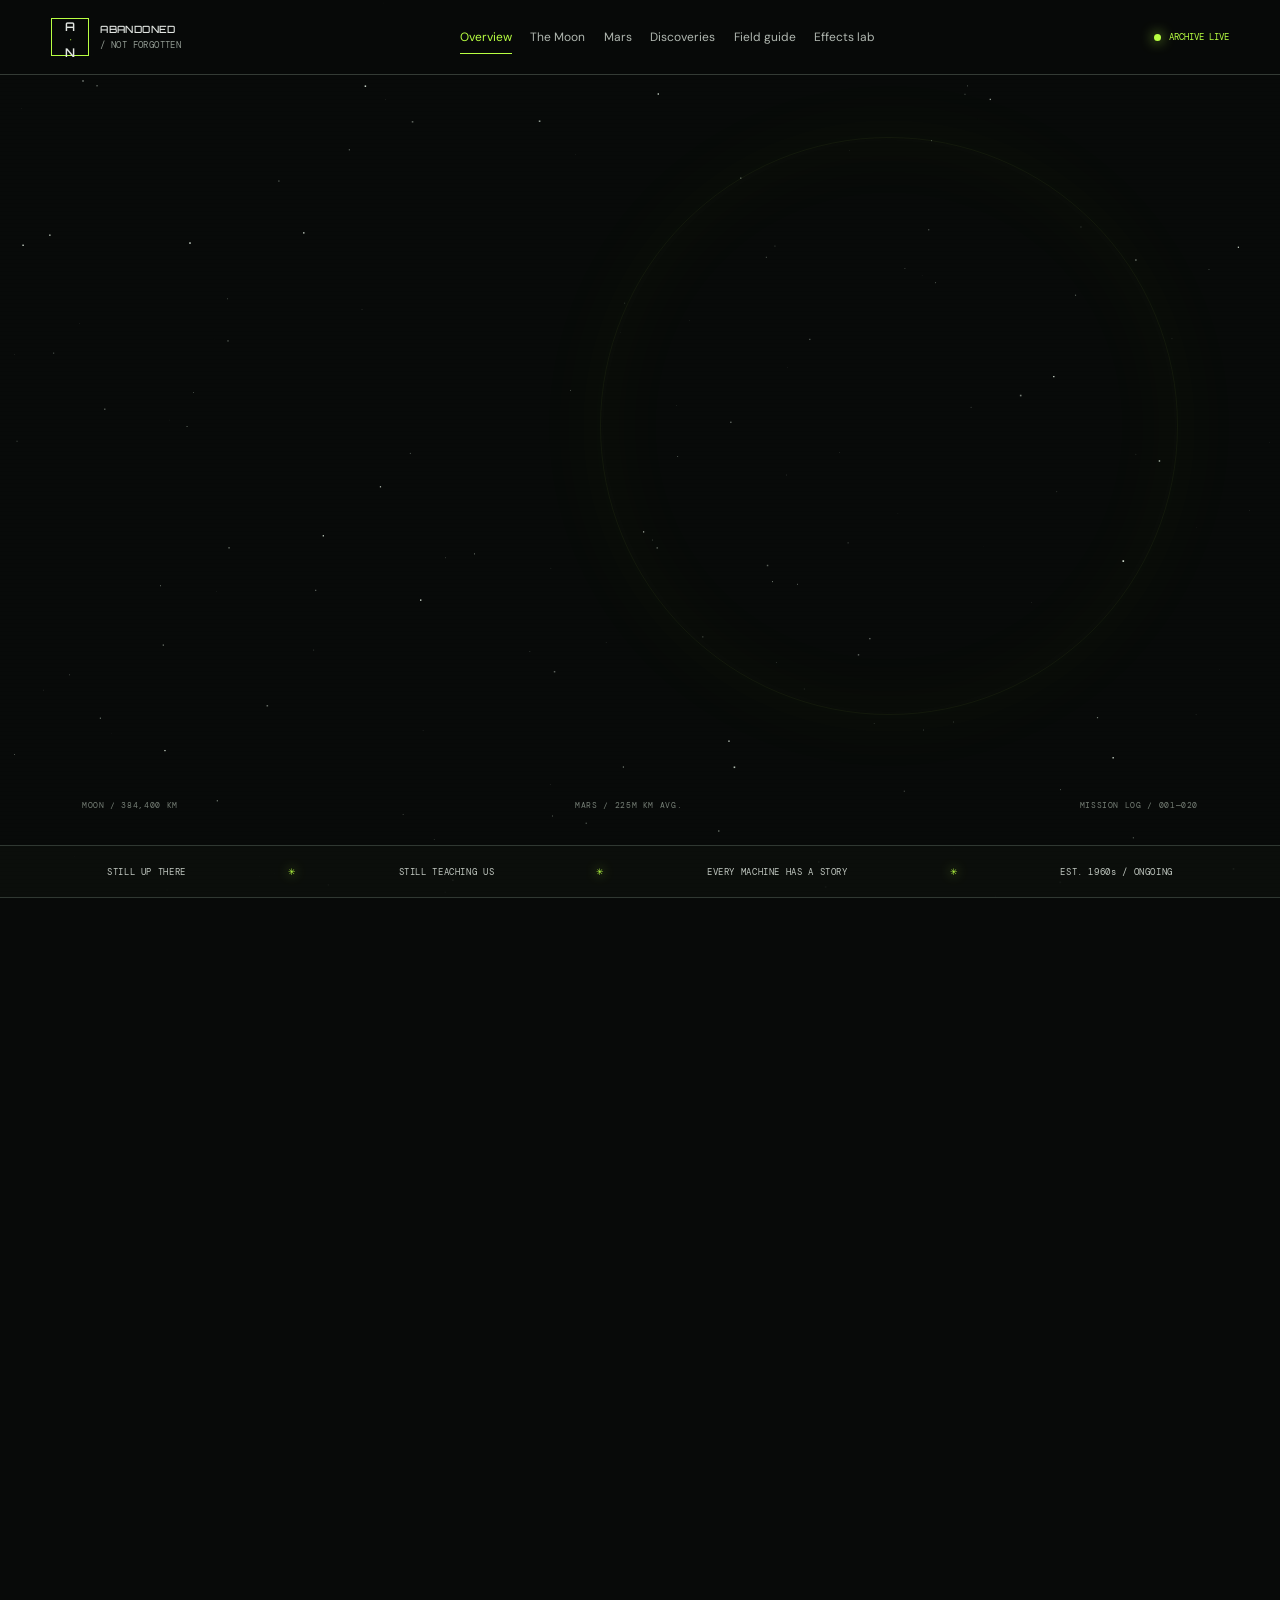
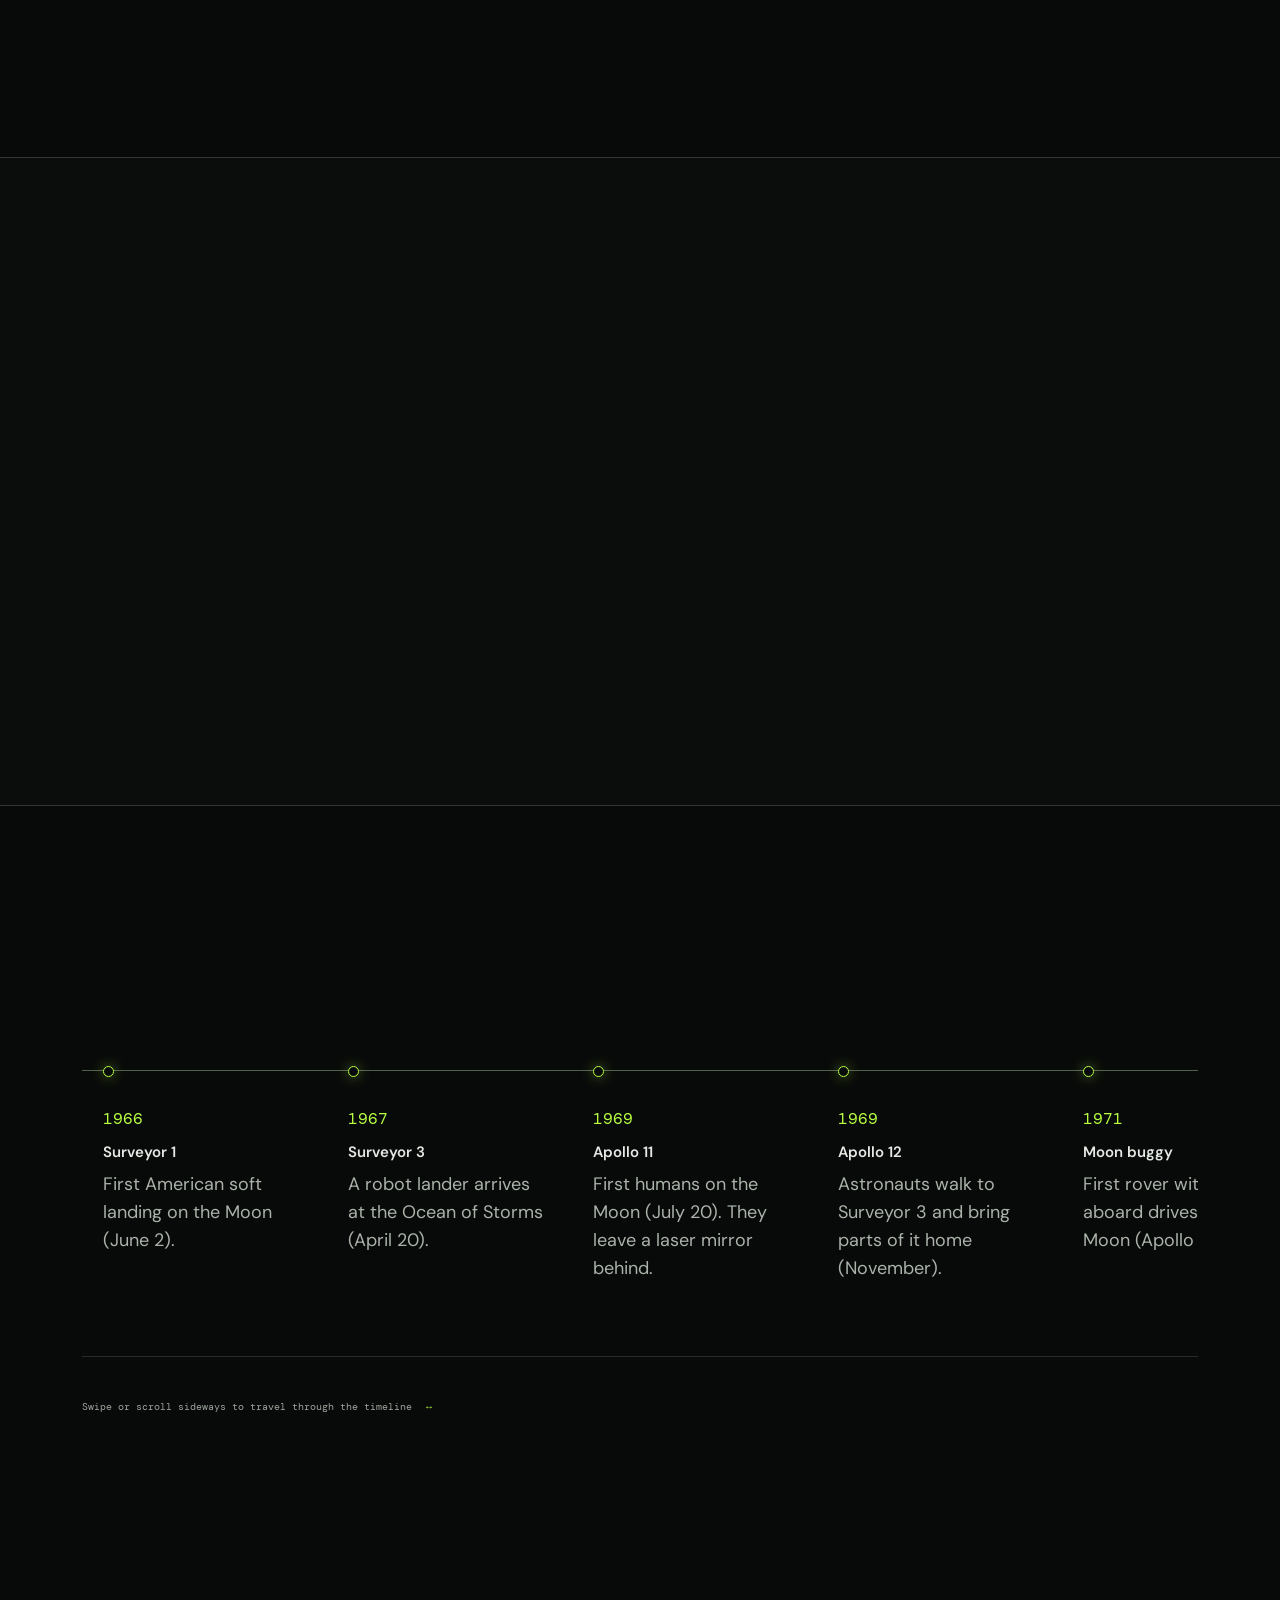
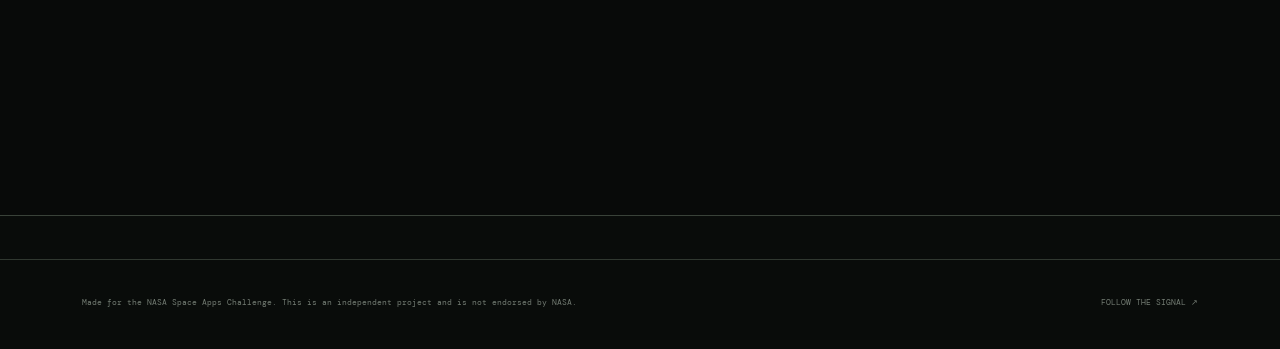
==== index.html @ f4e54822 "todo" ====
<!DOCTYPE html>
<html lang="en">
<head>
  <meta charset="UTF-8">
  <meta name="viewport" content="width=device-width, initial-scale=1.0">
  <meta name="theme-color" content="#080a09">
  <meta http-equiv="refresh" content="0; url=home.html">
  <meta name="description" content="Meet the rovers, landers and machines NASA left on the Moon and Mars, what they discovered, and which ones are still working today.">
  <meta property="og:title" content="Abandoned. Not Forgotten.">
  <meta property="og:description" content="The true stories of NASA hardware left on the Moon and Mars, and the science it made possible.">
  <title>Abandoned. Not Forgotten. | NASA's Robots and Relics on the Moon and Mars</title>
  <link rel="preconnect" href="https://fonts.googleapis.com">
  <link rel="preconnect" href="https://fonts.gstatic.com" crossorigin>
  <link href="https://fonts.googleapis.com/css2?family=DM+Mono:wght@400;500&family=DM+Sans:wght@400;500;600;700&family=Orbitron:wght@400;500;600;700&display=swap" rel="stylesheet">
  <link rel="stylesheet" href="portfolio.css">
  <script src="portfolio.js" defer></script>
</head>
<body>
  <div class="scanlines" aria-hidden="true"></div>
  <aside class="sidebar" id="sidebar">
    <a class="brand" href="#top" aria-label="Personal archive home">
      <span class="brand-mark">L<span>•</span></span>
      <span class="brand-name">LIFE<span> / ARCHIVE</span></span>
    </a>
    <div class="side-label">INDEX <span>00—08</span></div>
    <nav class="side-nav" aria-label="Portfolio sections">
      <a class="nav-link active" href="#top"><span class="nav-index">00</span> Overview</a>
      <a class="nav-link" href="#timeline"><span class="nav-index">01</span> The timeline</a>
      <a class="nav-link" href="#work"><span class="nav-index">02</span> Selected work</a>
      <a class="nav-link" href="#studies"><span class="nav-index">03</span> Studies + courses</a>
      <a class="nav-link" href="#field-notes"><span class="nav-index">04</span> Activities</a>
      <a class="nav-link" href="#recognition"><span class="nav-index">05</span> Recognition</a>
      <a class="nav-link" href="#contact"><span class="nav-index">06</span> Say hello</a>
    </nav>
    <div class="sidebar-bottom">
      <div class="signal"><span class="signal-dot"></span><span>OPEN TO WHAT'S NEXT</span></div>
      <span class="side-coordinate">40° 42' 46.0" N<br>PERSONAL FREQUENCY / 01</span>
      <a class="side-mail" href="mailto:hello@example.com">HELLO@EXAMPLE.COM <span>↗</span></a>
    </div>
  </aside>

  <main id="top" class="page-shell">
    <header class="mobile-bar">
      <a class="brand" href="#top"><span class="brand-mark">L<span>•</span></span><span class="brand-name">LIFE<span> / ARCHIVE</span></span></a>
      <button class="menu-toggle" type="button" aria-expanded="false" aria-controls="sidebar" aria-label="Open navigation"><span></span><span></span></button>
    </header>

    <div class="topline">
      <span>PERSONAL ARCHIVE <i>///</i> ENGINEERING & EVERYTHING ELSE</span>
      <span class="topline-date"><span class="signal-dot"></span> CURRENTLY WRITING MY NEXT CHAPTER</span>
    </div>

    <section class="hero section-pad" aria-labelledby="hero-title">
      <div class="hero-copy">
        <p class="eyebrow"><span class="spark">✳</span> A LIVING DOCUMENT / EST. 20XX</p>
        <h1 id="hero-title">A life in<br><em>constant</em> <span class="title-build">build<span class="title-period">.</span></span></h1>
        <p class="hero-intro">Curious by design. Engineer by practice. This is the running record of what I learn, make, enter, win, and carry with me.</p>
        <div class="hero-actions">
          <a class="button button-primary" href="#timeline">EXPLORE THE ARCHIVE <span>↓</span></a>
          <a class="text-link" href="#contact">GET IN TOUCH <span>↗</span></a>
        </div>
        <div class="hero-index"><span>SCROLL TO TRACE THE SIGNAL</span><span class="scroll-line"></span><span>01 / 07</span></div>
      </div>
      <div class="hero-visual" role="img" aria-label="Abstract icy, silver-toned texture">
        <div class="hero-image"></div>
        <div class="hero-visual-grid"></div>
        <div class="frame-corner corner-tl"></div><div class="frame-corner corner-br"></div>
        <div class="visual-label"><span>FIG. 001</span><span>IN PROGRESS, ALWAYS</span></div>
        <div class="visual-crosshair" aria-hidden="true">✳</div>
        <div class="visual-stamp">CURIOUS<br>BY NATURE</div>
      </div>
      <div class="hero-footnote"><span>SCROLL TO EXPLORE</span><span>BUILT FROM QUESTIONS, SMALL WINS & VERY LATE NIGHTS</span><span>⌄</span></div>
    </section>

    <section class="signal-strip" aria-label="Archive categories">
      <span>THE WORK</span><span class="strip-star">✳</span><span>THE LEARNING</span><span class="strip-star">✳</span><span>THE PEOPLE</span><span class="strip-star">✳</span><span>THE IN-BETWEEN</span><span class="strip-star">✳</span><span>ALL OF IT, CONNECTED</span>
    </section>

    <section class="section section-pad" id="timeline">
      <div class="section-heading">
        <div><p class="eyebrow">01 / THE LONG VIEW</p><h2>A timeline of <em>becoming.</em></h2></div>
        <p class="section-aside">No straight lines here.<br>Just the moments that moved me.</p>
      </div>
      <div class="filter-row" role="group" aria-label="Filter timeline entries">
        <span class="filter-label">TRACE BY</span>
        <button class="filter-button active" type="button" data-filter="all" aria-pressed="true">ALL <span>06</span></button>
        <button class="filter-button" type="button" data-filter="study" aria-pressed="false">STUDY <span>02</span></button>
        <button class="filter-button" type="button" data-filter="build" aria-pressed="false">BUILDS <span>02</span></button>
        <button class="filter-button" type="button" data-filter="life" aria-pressed="false">LIFE <span>02</span></button>
      </div>
      <div class="timeline-list">
        <article class="timeline-entry" data-category="study"><span class="timeline-year">20XX <i>— 20XX</i></span><span class="timeline-node"></span><div class="timeline-content"><div class="entry-meta"><span>STUDY / CHAPTER 01</span><span>● FOUNDATIONS</span></div><h3>Where the questions began</h3><p>Add your degree, school, focus, and the question that first pulled you into engineering.</p><div class="tag-row"><span>YOUR FIELD</span><span>YOUR SCHOOL</span></div></div><span class="entry-mark">01</span></article>
        <article class="timeline-entry" data-category="build"><span class="timeline-year">20XX</span><span class="timeline-node"></span><div class="timeline-content"><div class="entry-meta"><span>BUILD / FIRST PROTOTYPE</span><span>↗ A NEW SKILL</span></div><h3>An idea became a thing</h3><p>Tell the story of a project, a first attempt, or a moment you figured it out by making it.</p><div class="tag-row"><span>PROJECT NAME</span><span>WHAT I LEARNED</span></div></div><span class="entry-mark">02</span></article>
        <article class="timeline-entry" data-category="life"><span class="timeline-year">20XX</span><span class="timeline-node"></span><div class="timeline-content"><div class="entry-meta"><span>LIFE / OUTSIDE THE LAB</span><span>✳ PEOPLE & PLACES</span></div><h3>The part that changed my perspective</h3><p>A trip, team, volunteer moment, or unexpected detour that belongs in the story.</p><div class="tag-row"><span>PLACE / PEOPLE</span><span>WHY IT STAYED</span></div></div><span class="entry-mark">03</span></article>
        <article class="timeline-entry" data-category="study"><span class="timeline-year">20XX</span><span class="timeline-node"></span><div class="timeline-content"><div class="entry-meta"><span>STUDY / DEEPER IN</span><span>◌ NEW TERRITORY</span></div><h3>Going further into the system</h3><p>Add a specialization, research focus, extra class, or skill you chose to pursue on your own.</p><div class="tag-row"><span>YOUR FOCUS</span><span>YOUR NEXT QUESTION</span></div></div><span class="entry-mark">04</span></article>
        <article class="timeline-entry" data-category="build"><span class="timeline-year">20XX</span><span class="timeline-node"></span><div class="timeline-content"><div class="entry-meta"><span>BUILD / BIGGER TABLE</span><span>↗ TEAM EFFORT</span></div><h3>Making something with other minds</h3><p>Showcase a contest build, team project, event proposal, or collaborative experiment.</p><div class="tag-row"><span>YOUR ROLE</span><span>THE RESULT</span></div></div><span class="entry-mark">05</span></article>
        <article class="timeline-entry" data-category="life"><span class="timeline-year">NOW</span><span class="timeline-node"></span><div class="timeline-content"><div class="entry-meta"><span>IN PROGRESS / OPEN CIRCUIT</span><span class="live-label"><i></i> CURRENT</span></div><h3>Still becoming</h3><p>What are you learning, planning, or hoping to build next? Start with that.</p><div class="tag-row"><span>IN MOTION</span><span>MORE TO COME</span></div></div><span class="entry-mark">06</span></article>
      </div>
      <p class="filter-empty" hidden>No moments in this signal yet.</p>
    </section>

    <section class="work-section section-pad" id="work">
      <div class="section-heading">
        <div><p class="eyebrow">02 / THE WORKBENCH</p><h2>Made with <em>intention.</em></h2></div>
        <a class="text-link" href="#contact">HAVE A PROJECT IN MIND? <span>↗</span></a>
      </div>
      <div class="project-grid">
        <article class="project-card project-featured"><div class="project-art art-circuit"><div class="circuit-label">SYSTEM / 001</div><div class="circuit-orbit orbit-one"></div><div class="circuit-orbit orbit-two"></div><span class="circuit-core">✳</span><span class="circuit-coordinate">X: 04.21 / Y: 08.16</span><span class="art-number">01</span></div><div class="project-info"><div class="project-meta"><span>ENGINEERING / PROJECT</span><span>20XX — PRESENT</span></div><h3>Your standout project</h3><p>Give the big idea its own space: the problem, your approach, and the part you are proudest of.</p><div class="project-footer"><span>YOUR ROLE / YOUR TOOLS</span><a href="#contact" aria-label="Ask about your standout project">↗</a></div></div></article>
        <article class="project-card"><div class="project-art art-grid"><div class="grid-figure"><span>+<br>+</span><i></i></div><span class="art-side-label">TEST / ITERATE / REPEAT</span><span class="art-number">02</span></div><div class="project-info"><div class="project-meta"><span>CONTEST / TEAM BUILD</span><span>20XX</span></div><h3>Competition or challenge</h3><p>Show the constraints, the collaboration, and what happened when it was time to test.</p><div class="project-footer"><span>TEAM / OUTCOME</span><a href="#recognition" aria-label="See recognition">↗</a></div></div></article>
        <article class="project-card"><div class="project-art art-wave"><div class="wave-graphic"><span></span><span></span><span></span><span></span><span></span><span></span><span></span></div><span class="art-side-label">AN IDEA, IN MOTION</span><span class="art-number">03</span></div><div class="project-info"><div class="project-meta"><span>PROPOSAL / EXPERIMENT</span><span>20XX</span></div><h3>A proposal worth exploring</h3><p>Feature a research pitch, event concept, initiative, or the next thing you want to make real.</p><div class="project-footer"><span>THE QUESTION / NEXT STEP</span><a href="#contact" aria-label="Discuss a proposal">↗</a></div></div></article>
      </div>
    </section>

    <section class="learning-section section-pad" id="studies">
      <div class="section-heading">
        <div><p class="eyebrow">03 / THE LEARNING LOG</p><h2>Always in <em>session.</em></h2></div>
        <p class="section-aside">A degree is one path.<br>Curiosity takes the scenic route.</p>
      </div>
      <div class="learning-layout">
        <div class="learning-note"><span class="note-star">✳</span><p>“The most useful thing I know is how much there is left to learn.”</p><span class="note-caption">A WORKING PRINCIPLE / 001</span><div class="note-lines"></div></div>
        <div class="learning-ledger">
          <div class="ledger-head"><span>STUDY / COURSE / WORKSHOP</span><span>WHEN</span><span>STATUS</span></div>
          <div class="ledger-row"><span><i>01</i><b>Your degree or program</b><small>School · focus area</small></span><span>20XX — NOW</span><span class="status-current">IN PROGRESS</span></div>
          <div class="ledger-row"><span><i>02</i><b>A course that shifted your thinking</b><small>Instructor or platform · key takeaway</small></span><span>20XX</span><span>COMPLETED</span></div>
          <div class="ledger-row"><span><i>03</i><b>Extra class / certification</b><small>Technical or creative skill</small></span><span>20XX</span><span>COMPLETED</span></div>
          <div class="ledger-row"><span><i>04</i><b>Something you are learning now</b><small>Self-directed · currently curious about</small></span><span>NOW</span><span class="status-current">IN PROGRESS</span></div>
          <div class="ledger-foot"><span>FOUR LINES IN THE LEDGER</span><span>THE NEXT ONE IS YOURS <i>↘</i></span></div>
        </div>
      </div>
    </section>

    <section class="field-section section-pad" id="field-notes">
      <div class="section-heading">
        <div><p class="eyebrow">04 / FIELD NOTES</p><h2>More than the <em>machines.</em></h2></div>
        <p class="section-aside">The best work happens<br>with people, too.</p>
      </div>
      <div class="field-grid">
        <article class="field-item"><span class="field-icon">✳</span><div><span class="field-type">01 / COMMUNITY</span><h3>Show up for something</h3><p>Clubs, volunteering, student groups, mentoring, or a community you call yours.</p></div><span class="field-arrow">↗</span></article>
        <article class="field-item"><span class="field-icon">⌁</span><div><span class="field-type">02 / EXTRA CURIOSITIES</span><h3>The class after class</h3><p>Music, languages, art, sport, making things just because you wanted to.</p></div><span class="field-arrow">↗</span></article>
        <article class="field-item"><span class="field-icon">⟡</span><div><span class="field-type">03 / BIG DAYS</span><h3>Events that made a mark</h3><p>Talks, conferences, exhibitions, hackathons, ceremonies, and the people you met.</p></div><span class="field-arrow">↗</span></article>
        <article class="field-item"><span class="field-icon">↗</span><div><span class="field-type">04 / NEXT UP</span><h3>Ideas looking for a room</h3><p>Proposals, collaborations, or things you would love to put into motion.</p></div><span class="field-arrow">↗</span></article>
      </div>
    </section>

    <section class="recognition-section section-pad" id="recognition">
      <div class="section-heading">
        <div><p class="eyebrow">05 / SIGNAL RECEIVED</p><h2>Good work gets <em>noticed.</em></h2></div>
        <span class="award-count"><b>—</b> YOUR HONORS, AWARDS & MILESTONES</span>
      </div>
      <div class="recognition-list">
        <article><span class="award-year">20XX</span><span class="award-symbol">✳</span><div><h3>Your award or distinction</h3><p>Organization / what you were recognized for</p></div><span class="award-type">AWARD</span><span class="award-arrow">↗</span></article>
        <article><span class="award-year">20XX</span><span class="award-symbol">⟡</span><div><h3>Contest, placement, or finalist moment</h3><p>Competition / category / team</p></div><span class="award-type">CONTEST</span><span class="award-arrow">↗</span></article>
        <article><span class="award-year">20XX</span><span class="award-symbol">⌁</span><div><h3>A milestone you earned</h3><p>Scholarship / publication / certification / personal best</p></div><span class="award-type">MILESTONE</span><span class="award-arrow">↗</span></article>
      </div>
    </section>

    <footer class="contact-section section-pad" id="contact">
      <div class="contact-orbit" aria-hidden="true"><span>✳</span><i></i><b></b></div>
      <p class="eyebrow">06 / END OF THIS TRANSMISSION</p>
      <h2>Let's make<br>something <em>matter.</em></h2>
      <p class="contact-copy">Have a question, a project, or a good rabbit hole to recommend? My inbox is open.</p>
      <a class="button button-primary contact-button" href="mailto:hello@example.com">SAY HELLO <span>↗</span></a>
      <div class="footer-bottom"><a class="brand" href="#top"><span class="brand-mark">L<span>•</span></span><span class="brand-name">LIFE<span> / ARCHIVE</span></span></a><span>MADE OF MANY SMALL MOMENTS <i>✳</i></span><a href="#top">BACK TO THE TOP ↑</a></div>
    </footer>
  </main>
</body>
</html>
---- portfolio.css ----
:root {
  color-scheme: dark;
  --black: #080a09;
  --panel: #0d100e;
  --silver: #d8ddd8;
  --muted: #858c86;
  --line: #252b27;
  --green: #b4ff3b;
  --green-soft: #739b37;
  --mono: "DM Mono", monospace;
  --sans: "DM Sans", sans-serif;
  --display: "Orbitron", sans-serif;
}

* { box-sizing: border-box; }
html { scroll-behavior: smooth; scroll-padding-top: 24px; }
body { margin: 0; background: var(--black); color: var(--silver); font-family: var(--sans); font-size: 14px; -webkit-font-smoothing: antialiased; }
body::before { position: fixed; z-index: -1; inset: 0; content: ""; opacity: .16; background-image: radial-gradient(#6c7b6e 0.55px, transparent 0.55px); background-size: 5px 5px; pointer-events: none; }
a { color: inherit; text-decoration: none; }
button { color: inherit; font: inherit; }
.scanlines { position: fixed; z-index: 20; inset: 0; opacity: .12; pointer-events: none; background: repeating-linear-gradient(to bottom, transparent 0 3px, #000 4px); }
.sidebar { position: fixed; z-index: 30; top: 0; bottom: 0; left: 0; display: flex; width: 230px; flex-direction: column; padding: 31px 24px 25px; border-right: 1px solid var(--line); background: rgba(8, 10, 9, .96); }
.brand { display: inline-flex; align-items: center; gap: 10px; width: fit-content; }
.brand-mark { display: grid; width: 31px; height: 31px; place-items: center; border: 1px solid var(--green); color: var(--green); font: 600 13px var(--display); }
.brand-mark span { color: var(--silver); font-size: 9px; }
.brand-name { font: 500 10px var(--display); letter-spacing: .04em; }
.brand-name span { color: var(--muted); font-size: 8px; }
.side-label { display: flex; justify-content: space-between; margin: 69px 0 15px; color: var(--muted); font: 10px var(--mono); }
.side-label span { color: #59615a; }
.side-nav { display: grid; gap: 4px; }
.nav-link { display: flex; min-height: 39px; align-items: center; gap: 12px; padding: 0 8px; color: #969c97; font-size: 12px; transition: color .2s, background .2s; }
.nav-link:hover, .nav-link.active { color: var(--silver); background: #111612; }
.nav-link.active { box-shadow: inset 2px 0 var(--green); }
.nav-index { color: var(--green-soft); font: 10px var(--mono); }
.sidebar-bottom { display: grid; gap: 23px; margin-top: auto; }
.signal { display: flex; align-items: center; gap: 9px; color: var(--green); font: 9px var(--mono); }
.signal-dot { width: 6px; height: 6px; flex: 0 0 auto; border-radius: 50%; background: var(--green); box-shadow: 0 0 12px #b4ff3b; }
.side-coordinate { color: #606761; font: 9px/1.8 var(--mono); }
.side-mail { display: flex; justify-content: space-between; padding-top: 14px; border-top: 1px solid var(--line); color: #aeb5af; font: 9px var(--mono); }
.side-mail span, .text-link span { color: var(--green); }
.page-shell { max-width: 1600px; margin-left: 230px; }
.topline { position: relative; z-index: 1; display: flex; min-height: 57px; align-items: center; justify-content: space-between; padding: 0 6.4%; border-bottom: 1px solid var(--line); color: #828982; font: 9px var(--mono); letter-spacing: .06em; }
.topline i { padding: 0 7px; color: var(--green); font-style: normal; }
.topline-date { display: flex; align-items: center; gap: 9px; font-size: 8px; }
.topline-date .signal-dot { width: 5px; height: 5px; }
.section-pad { padding-right: 6.4%; padding-left: 6.4%; }
.hero { position: relative; display: grid; min-height: 660px; grid-template-columns: 1.05fr .95fr; align-items: center; gap: 4%; padding-top: 56px; padding-bottom: 87px; overflow: hidden; }
.hero-copy { position: relative; z-index: 2; padding-bottom: 20px; }
.eyebrow { margin: 0 0 23px; color: var(--green); font: 10px var(--mono); letter-spacing: .09em; }
.spark { margin-right: 8px; font-size: 13px; text-shadow: 0 0 12px var(--green); }
h1, h2, h3, p { margin-top: 0; }
h1 { margin-bottom: 20px; font: 500 clamp(44px, 6.5vw, 85px)/1.03 var(--display); letter-spacing: -.035em; }
h1 em, h2 em { color: var(--green); font-family: Georgia, serif; font-weight: 400; }
.title-build { color: #a6ada7; }
.title-period { color: var(--green); }
.hero-intro { max-width: 410px; margin-bottom: 26px; color: #a0a69f; font-size: 15px; line-height: 1.8; }
.hero-actions { display: flex; align-items: center; gap: 25px; }
.button { display: inline-flex; min-height: 43px; align-items: center; justify-content: center; gap: 20px; padding: 0 16px; font: 10px var(--mono); letter-spacing: .05em; }
.button-primary { border: 1px solid var(--green); background: var(--green); color: #11160b; transition: box-shadow .2s, transform .2s; }
.button-primary:hover { transform: translateY(-2px); box-shadow: 0 0 21px #b4ff3b3d; }
.button-primary span { font-size: 15px; }
.text-link { color: #c4c9c4; font: 9px var(--mono); letter-spacing: .04em; }
.text-link span { margin-left: 6px; font-size: 13px; }
.hero-index { position: absolute; bottom: -43px; left: 0; display: flex; align-items: center; gap: 10px; color: #707771; font: 8px var(--mono); }
.scroll-line { width: 58px; height: 1px; background: linear-gradient(90deg, var(--green), transparent); }
.hero-visual { position: relative; min-width: 0; height: min(440px, 37vw); min-height: 330px; border: 1px solid #454d47; background: #171b18; overflow: hidden; }
.hero-image { position: absolute; inset: 0; background-image: linear-gradient(90deg, #080a0933, #080a0950), url("media/images/ice6.JPG"); background-size: cover; background-position: center; filter: grayscale(1) contrast(1.1) brightness(.65); transform: scale(1.02); }
.hero-visual::after { position: absolute; inset: 0; content: ""; background: linear-gradient(145deg, transparent 22%, #b4ff3b10 60%, #080a09a6); }
.hero-visual-grid { position: absolute; inset: 0; z-index: 1; opacity: .45; background: linear-gradient(90deg, transparent 49.8%, #c4d3c21e 50%, transparent 50.2%), linear-gradient(transparent 49.8%, #c4d3c21e 50%, transparent 50.2%); background-size: 52px 52px; }
.frame-corner { position: absolute; z-index: 2; width: 25px; height: 25px; border-color: var(--green); border-style: solid; }
.corner-tl { top: 13px; left: 13px; border-width: 1px 0 0 1px; }
.corner-br { right: 13px; bottom: 13px; border-width: 0 1px 1px 0; }
.visual-label { position: absolute; z-index: 2; right: 20px; bottom: 20px; left: 20px; display: flex; justify-content: space-between; color: #c0c8bf; font: 8px var(--mono); letter-spacing: .06em; }
.visual-label span:first-child { color: var(--green); }
.visual-crosshair { position: absolute; z-index: 2; top: 48%; left: 52%; color: var(--green); font-size: 30px; text-shadow: 0 0 22px var(--green); animation: rotate 18s linear infinite; }
.visual-stamp { position: absolute; z-index: 2; top: 22%; right: 14%; display: grid; width: 81px; height: 81px; place-content: center; border: 1px solid #b4ff3b91; border-radius: 50%; color: var(--green); font: 9px/1.5 var(--mono); text-align: center; transform: rotate(12deg); }
.hero-footnote { position: absolute; right: 6.4%; bottom: 28px; left: 6.4%; display: flex; justify-content: space-between; color: #69716a; font: 8px var(--mono); letter-spacing: .06em; }
.hero-footnote span:last-child { color: var(--green); font-size: 13px; }
.signal-strip { display: flex; min-height: 51px; align-items: center; justify-content: space-around; gap: 15px; padding: 0 4%; border-top: 1px solid var(--line); border-bottom: 1px solid var(--line); background: #0c0f0c; color: #b4b9b4; font: 8px var(--mono); letter-spacing: .08em; white-space: nowrap; }
.strip-star { color: var(--green); text-shadow: 0 0 12px #b4ff3b66; }
.section { padding-top: 111px; padding-bottom: 111px; }
.section-heading { display: flex; align-items: end; justify-content: space-between; gap: 25px; margin-bottom: 41px; }
.section-heading .eyebrow { margin-bottom: 14px; }
h2 { margin-bottom: 0; color: #e3e7e3; font: 500 clamp(31px, 4.2vw, 52px)/1.1 var(--display); letter-spacing: -.04em; }
.section-aside { margin: 0 0 5px; color: #818981; font: 11px/1.8 var(--mono); text-align: right; }
.filter-row { display: flex; min-height: 47px; align-items: center; gap: 8px; border-top: 1px solid var(--line); border-bottom: 1px solid var(--line); }
.filter-label { margin-right: auto; color: #6d756e; font: 9px var(--mono); }
.filter-button { min-height: 27px; padding: 0 10px; border: 1px solid transparent; background: transparent; color: #909790; cursor: pointer; font: 9px var(--mono); transition: color .2s, border .2s; }
.filter-button span { margin-left: 4px; color: #687168; font-size: 8px; }
.filter-button:hover, .filter-button.active { border-color: #424a42; color: var(--green); }
.timeline-list { position: relative; margin-top: 15px; }
.timeline-list::before { position: absolute; top: 25px; bottom: 25px; left: calc(23% + 20px); width: 1px; content: ""; background: linear-gradient(var(--green-soft), #273028 75%, transparent); }
.timeline-entry { position: relative; display: grid; min-height: 144px; grid-template-columns: 23% 42px 1fr 35px; align-items: start; padding: 23px 0; border-bottom: 1px solid var(--line); animation: appear .3s ease both; }
.timeline-entry[hidden] { display: none; }
.timeline-year { padding-top: 4px; color: #b9c0b9; font: 11px var(--mono); }
.timeline-year i { color: #677068; font-style: normal; }
.timeline-node { position: relative; z-index: 1; width: 9px; height: 9px; margin: 5px 0 0 16px; border: 1px solid var(--green); border-radius: 50%; background: var(--black); box-shadow: 0 0 10px #b4ff3b40; }
.timeline-entry:last-child .timeline-node { background: var(--green); box-shadow: 0 0 13px var(--green); }
.timeline-content { padding-left: 5px; }
.entry-meta { display: flex; flex-wrap: wrap; justify-content: space-between; gap: 8px; margin-bottom: 11px; color: #808981; font: 8px var(--mono); letter-spacing: .04em; }
.entry-meta span:last-child { color: #a4ad9f; }
.timeline-content h3 { margin-bottom: 5px; color: #dfe4df; font-size: 17px; font-weight: 500; }
.timeline-content p { max-width: 520px; margin-bottom: 13px; color: #899189; font-size: 12px; line-height: 1.65; }
.tag-row { display: flex; flex-wrap: wrap; gap: 6px; }
.tag-row span { padding: 5px 7px; border: 1px solid #303831; color: #a3aca2; font: 8px var(--mono); }
.entry-mark { color: #586159; font: 10px var(--mono); text-align: right; }
.filter-empty { padding: 24px; color: var(--muted); font: 12px var(--mono); text-align: center; }
.work-section { padding-top: 87px; padding-bottom: 105px; border-top: 1px solid var(--line); background: linear-gradient(180deg, #0c0f0c, #080a09 90%); }
.project-grid { display: grid; grid-template-columns: 1.16fr 1fr 1fr; gap: 16px; }
.project-card { min-width: 0; border: 1px solid #292f2b; background: #0b0e0c; transition: border-color .25s, transform .25s; }
.project-card:hover { transform: translateY(-4px); border-color: #657550; }
.project-art { position: relative; height: 210px; overflow: hidden; background-color: #111713; }
.art-circuit { background-image: radial-gradient(ellipse at 50% 50%, #30452b 0, #162219 24%, #0b100d 70%); }
.circuit-label, .circuit-coordinate, .art-side-label { position: absolute; z-index: 2; color: #a5b19d; font: 8px var(--mono); letter-spacing: .07em; }
.circuit-label { top: 15px; left: 17px; }
.circuit-coordinate { right: 15px; bottom: 15px; }
.circuit-orbit { position: absolute; top: 50%; left: 50%; border: 1px solid #9ddd4b55; border-radius: 50%; transform: translate(-50%, -50%) rotate(-26deg); }
.orbit-one { width: 165px; height: 76px; }
.orbit-two { width: 128px; height: 130px; border-color: #a9ca8b44; transform: translate(-50%, -50%) rotate(38deg); }
.circuit-core { position: absolute; top: 50%; left: 50%; color: var(--green); font-size: 35px; text-shadow: 0 0 25px var(--green); transform: translate(-50%, -50%); }
.art-number { position: absolute; top: 14px; right: 15px; color: #909890; font: 9px var(--mono); }
.art-grid { display: grid; place-items: center; background-color: #111513; background-image: linear-gradient(#60705f17 1px, transparent 1px), linear-gradient(90deg, #60705f17 1px, transparent 1px); background-size: 18px 18px; }
.grid-figure { position: relative; display: grid; width: 105px; height: 105px; place-items: center; border: 1px solid #8dba576e; color: var(--green); font: 12px/1.3 var(--mono); text-align: center; transform: rotate(45deg); box-shadow: 0 0 32px #b4ff3b12; }
.grid-figure span { transform: rotate(-45deg); }
.grid-figure i { position: absolute; right: -8px; bottom: 13px; width: 16px; height: 16px; border: 1px solid var(--green); border-radius: 50%; background: var(--panel); }
.art-grid .art-side-label { right: 12px; bottom: 14px; writing-mode: vertical-rl; }
.art-wave { display: grid; place-items: center; background: radial-gradient(ellipse, #233221, #111612 65%); }
.wave-graphic { display: flex; height: 98px; align-items: center; gap: 7px; }
.wave-graphic span { width: 2px; height: calc(22px + (var(--i, 1) * 1px)); background: var(--green); box-shadow: 0 0 9px #b4ff3b80; transform: scaleY(var(--wave, 1)); }
.wave-graphic span:nth-child(1), .wave-graphic span:nth-child(7) { height: 22px; }
.wave-graphic span:nth-child(2), .wave-graphic span:nth-child(6) { height: 48px; }
.wave-graphic span:nth-child(3), .wave-graphic span:nth-child(5) { height: 77px; }
.wave-graphic span:nth-child(4) { height: 98px; }
.art-wave .art-side-label { right: 14px; bottom: 14px; }
.project-info { padding: 18px 17px 14px; }
.project-meta { display: flex; justify-content: space-between; gap: 8px; margin-bottom: 12px; color: #899187; font: 8px var(--mono); }
.project-meta span:first-child { color: var(--green-soft); }
.project-info h3 { margin-bottom: 9px; color: #e1e6e1; font-size: 16px; font-weight: 500; }
.project-info p { min-height: 58px; margin-bottom: 15px; color: #899189; font-size: 11px; line-height: 1.7; }
.project-footer { display: flex; justify-content: space-between; align-items: center; padding-top: 12px; border-top: 1px solid var(--line); color: #858d85; font: 8px var(--mono); }
.project-footer a { color: var(--green); font-size: 14px; }
.learning-section { padding-top: 104px; padding-bottom: 110px; }
.learning-layout { display: grid; grid-template-columns: .75fr 1.6fr; gap: 6%; }
.learning-note { position: relative; min-height: 254px; padding: 23px; border: 1px solid #354032; background: linear-gradient(145deg, #111711, #0c100d); overflow: hidden; }
.note-star { color: var(--green); font-size: 22px; text-shadow: 0 0 17px var(--green); }
.learning-note p { position: relative; z-index: 1; max-width: 240px; margin: 24px 0 22px; color: #d2d9d0; font: italic 22px/1.4 Georgia, serif; }
.note-caption { position: relative; z-index: 1; color: #84917e; font: 8px var(--mono); }
.note-lines { position: absolute; right: -10px; bottom: -51px; width: 190px; height: 140px; border: 1px solid #8dba572b; border-radius: 50%; box-shadow: 0 0 0 14px #8dba5710, 0 0 0 28px #8dba5708; transform: rotate(-25deg); }
.ledger-head, .ledger-row, .ledger-foot { display: grid; grid-template-columns: 1fr 100px 100px; align-items: center; gap: 12px; }
.ledger-head { min-height: 37px; border-bottom: 1px solid #424a42; color: #7d887c; font: 8px var(--mono); }
.ledger-head span:last-child { text-align: right; }
.ledger-row { min-height: 61px; border-bottom: 1px solid var(--line); color: #909890; font: 9px var(--mono); }
.ledger-row > span:first-child { display: grid; grid-template-columns: 25px 1fr; align-items: baseline; }
.ledger-row i { grid-row: span 2; color: var(--green-soft); font-style: normal; }
.ledger-row b { overflow: hidden; color: #d0d6d0; font: 500 11px var(--sans); text-overflow: ellipsis; white-space: nowrap; }
.ledger-row small { grid-column: 2; margin-top: 4px; color: #737c73; font: 8px var(--mono); }
.ledger-row > span:last-child { text-align: right; font-size: 8px; }
.ledger-row .status-current { color: var(--green); }
.ledger-foot { min-height: 38px; grid-template-columns: 1fr 1fr; color: #687168; font: 8px var(--mono); }
.ledger-foot span:last-child { color: #a8b1a4; text-align: right; }
.ledger-foot i { color: var(--green); font-style: normal; }
.field-section { padding-top: 93px; padding-bottom: 105px; border-top: 1px solid var(--line); background: #0c0f0c; }
.field-grid { display: grid; grid-template-columns: 1fr 1fr; border-top: 1px solid #303731; border-left: 1px solid #303731; }
.field-item { position: relative; display: grid; min-height: 146px; grid-template-columns: 40px 1fr 16px; gap: 13px; padding: 22px 20px; border-right: 1px solid #303731; border-bottom: 1px solid #303731; transition: background .2s; }
.field-item:hover { background: #111711; }
.field-icon { color: var(--green); font-size: 18px; text-shadow: 0 0 13px #b4ff3b66; }
.field-type { color: #83917d; font: 8px var(--mono); }
.field-item h3 { margin: 9px 0 6px; color: #d5dbd5; font-size: 14px; font-weight: 500; }
.field-item p { max-width: 320px; margin: 0; color: #838c83; font-size: 11px; line-height: 1.65; }
.field-arrow { color: #7b8b70; font: 14px var(--mono); }
.recognition-section { padding-top: 108px; padding-bottom: 116px; }
.award-count { padding-bottom: 5px; color: #828b82; font: 8px var(--mono); }
.award-count b { margin-right: 7px; color: var(--green); font-size: 15px; font-weight: 400; }
.recognition-list { border-top: 1px solid #394139; }
.recognition-list article { display: grid; min-height: 88px; grid-template-columns: 75px 40px 1fr 95px 20px; align-items: center; gap: 13px; border-bottom: 1px solid var(--line); }
.award-year { color: #97a092; font: 10px var(--mono); }
.award-symbol { color: var(--green); font-size: 18px; text-shadow: 0 0 14px #b4ff3b55; }
.recognition-list h3 { margin: 0 0 4px; color: #d7ddd7; font-size: 13px; font-weight: 500; }
.recognition-list p { margin: 0; color: #7e877e; font-size: 10px; }
.award-type { color: #899383; font: 8px var(--mono); text-align: right; }
.award-arrow { color: #9db77f; text-align: right; }
.contact-section { position: relative; min-height: 459px; padding-top: 89px; padding-bottom: 0; border-top: 1px solid var(--line); background: radial-gradient(ellipse at 78% 46%, #29392030, transparent 35%), #0b0e0c; overflow: hidden; }
.contact-section .eyebrow { margin-bottom: 20px; }
.contact-section h2 { position: relative; z-index: 1; font-size: clamp(42px, 6vw, 72px); }
.contact-copy { max-width: 340px; margin: 17px 0 19px; color: #919990; font-size: 13px; line-height: 1.7; }
.contact-button { min-width: 140px; }
.contact-orbit { position: absolute; top: 75px; right: 15%; display: grid; width: 210px; height: 210px; place-items: center; border: 1px solid #728d5852; border-radius: 50%; color: var(--green); font-size: 42px; box-shadow: 0 0 55px #b4ff3b0c, inset 0 0 55px #b4ff3b0c; }
.contact-orbit::before, .contact-orbit::after { position: absolute; inset: 15px; border: 1px solid #728d5838; border-radius: 50%; content: ""; }
.contact-orbit::after { inset: 34px; border-style: dashed; }
.contact-orbit i, .contact-orbit b { position: absolute; top: 35px; right: 32px; width: 6px; height: 6px; border-radius: 50%; background: var(--green); box-shadow: 0 0 12px var(--green); }
.contact-orbit b { top: auto; right: auto; bottom: 37px; left: 28px; width: 4px; height: 4px; }
.footer-bottom { display: flex; min-height: 65px; align-items: center; justify-content: space-between; gap: 15px; margin-top: 64px; border-top: 1px solid #303630; }
.footer-bottom > span, .footer-bottom > a:last-child { color: #737c73; font: 8px var(--mono); }
.footer-bottom > span i { padding-left: 6px; color: var(--green); font-style: normal; }
.mobile-bar { display: none; }

@keyframes rotate { to { transform: rotate(360deg); } }
@keyframes appear { from { opacity: 0; transform: translateY(7px); } to { opacity: 1; transform: translateY(0); } }

@media (min-width: 1600px) {
  .page-shell { margin-right: auto; }
  .hero { min-height: 740px; }
}

@media (max-width: 1120px) {
  .sidebar { width: 195px; padding-right: 16px; padding-left: 16px; }
  .page-shell { margin-left: 195px; }
  .hero { min-height: 590px; grid-template-columns: 1fr .9fr; }
  .hero-visual { height: 370px; min-height: 300px; }
  .project-grid { grid-template-columns: 1fr 1fr; }
  .project-card:first-child { grid-column: span 2; display: grid; grid-template-columns: 1fr 1fr; }
  .project-card:first-child .project-art { height: 100%; min-height: 245px; }
}

@media (max-width: 760px) {
  .sidebar { top: 57px; right: 0; bottom: auto; left: 0; display: none; width: auto; padding: 12px 20px 20px; border-right: 0; border-bottom: 1px solid var(--line); }
  .sidebar.is-open { display: block; }
  .sidebar > .brand, .sidebar > .side-label, .sidebar-bottom { display: none; }
  .side-nav { grid-template-columns: 1fr 1fr; }
  .nav-link { min-height: 38px; }
  .page-shell { margin-left: 0; }
  .mobile-bar { position: sticky; z-index: 31; top: 0; display: flex; height: 57px; align-items: center; justify-content: space-between; padding: 0 20px; border-bottom: 1px solid var(--line); background: #080a09ed; }
  .menu-toggle { display: grid; width: 38px; height: 38px; align-content: center; justify-items: center; gap: 5px; border: 1px solid #343c35; background: transparent; cursor: pointer; }
  .menu-toggle span { width: 15px; height: 1px; background: var(--green); transition: transform .2s; }
  .menu-toggle[aria-expanded="true"] span:first-child { transform: translateY(3px) rotate(45deg); }
  .menu-toggle[aria-expanded="true"] span:last-child { transform: translateY(-3px) rotate(-45deg); }
  .topline { min-height: 43px; padding: 0 20px; font-size: 8px; }
  .topline-date { display: none; }
  .section-pad { padding-right: 20px; padding-left: 20px; }
  .hero { min-height: auto; grid-template-columns: 1fr; gap: 30px; padding-top: 66px; padding-bottom: 76px; }
  h1 { font-size: clamp(47px, 12vw, 76px); }
  .hero-intro { max-width: 490px; font-size: 14px; }
  .hero-visual { width: 100%; height: min(70vw, 390px); min-height: 250px; }
  .hero-index { display: none; }
  .hero-footnote { right: 20px; bottom: 23px; left: 20px; font-size: 7px; }
  .hero-footnote span:nth-child(2) { display: none; }
  .signal-strip { justify-content: flex-start; overflow: hidden; padding: 0 20px; font-size: 7px; }
  .signal-strip span:nth-child(n+6) { display: none; }
  .section, .learning-section, .recognition-section { padding-top: 77px; padding-bottom: 78px; }
  .section-heading { align-items: start; margin-bottom: 29px; }
  h2 { font-size: clamp(31px, 7vw, 45px); }
  .section-aside { font-size: 9px; }
  .filter-row { gap: 2px; }
  .filter-button { padding: 0 6px; font-size: 8px; }
  .filter-label { font-size: 8px; }
  .timeline-list::before { left: 76px; }
  .timeline-entry { grid-template-columns: 61px 30px 1fr 20px; min-height: 150px; padding: 20px 0; }
  .timeline-year { font-size: 9px; }
  .timeline-node { margin-left: 10px; }
  .entry-meta { font-size: 7px; }
  .timeline-content { padding-left: 3px; }
  .timeline-content h3 { font-size: 15px; }
  .timeline-content p { font-size: 11px; }
  .entry-mark { font-size: 8px; }
  .work-section, .field-section { padding-top: 76px; padding-bottom: 78px; }
  .project-grid { grid-template-columns: 1fr; gap: 13px; }
  .project-card:first-child { grid-column: auto; display: block; }
  .project-card:first-child .project-art { height: 210px; min-height: 0; }
  .project-info p { min-height: 0; }
  .learning-layout { grid-template-columns: 1fr; gap: 25px; }
  .learning-note { min-height: 200px; }
  .learning-note p { max-width: 350px; }
  .ledger-head, .ledger-row { grid-template-columns: 1fr 68px 78px; gap: 5px; }
  .ledger-head { font-size: 7px; }
  .ledger-row { font-size: 7px; }
  .ledger-row b { font-size: 10px; }
  .ledger-row small { overflow: hidden; font-size: 7px; text-overflow: ellipsis; white-space: nowrap; }
  .ledger-row > span:last-child { font-size: 7px; }
  .ledger-foot { font-size: 7px; }
  .field-grid { grid-template-columns: 1fr; }
  .field-item { min-height: 130px; padding: 20px 15px; }
  .recognition-list article { grid-template-columns: 43px 24px 1fr 18px; gap: 9px; padding: 12px 0; }
  .award-type { display: none; }
  .recognition-list h3 { font-size: 11px; }
  .recognition-list p { font-size: 9px; line-height: 1.5; }
  .award-year { font-size: 8px; }
  .award-symbol { font-size: 15px; }
  .award-count { max-width: 125px; font-size: 7px; line-height: 1.6; }
  .contact-section { min-height: 440px; padding-top: 76px; }
  .contact-orbit { top: 90px; right: -90px; width: 180px; height: 180px; opacity: .6; }
  .contact-section h2 { font-size: clamp(45px, 11vw, 65px); }
  .contact-copy { max-width: 300px; font-size: 12px; }
  .footer-bottom { flex-wrap: wrap; margin-top: 50px; padding: 12px 0; }
  .footer-bottom > span { display: none; }
  .footer-bottom > a:last-child { font-size: 7px; }
}

@media (max-width: 390px) {
  .section-heading { display: block; }
  .section-aside { margin-top: 14px; text-align: left; }
  .section-heading > .text-link { display: inline-block; margin-top: 13px; }
  .filter-label { display: none; }
  .filter-row { justify-content: space-between; }
  .filter-button { padding: 0 5px; }
  .timeline-list::before { left: 66px; }
  .timeline-entry { grid-template-columns: 51px 24px 1fr 17px; }
  .timeline-node { margin-left: 8px; }
  .entry-meta { letter-spacing: 0; }
  .entry-meta span:last-child { display: none; }
  .ledger-head, .ledger-row { grid-template-columns: 1fr 56px 68px; }
}

@media (prefers-reduced-motion: reduce) {
  *, *::before, *::after { scroll-behavior: auto !important; animation-duration: .01ms !important; animation-iteration-count: 1 !important; transition-duration: .01ms !important; }
}
:root {
  --black: #080a09;
  --black-2: #0d100f;
  --panel: #111512;
  --silver: #e1e5e1;
  --muted: #a0a8a1;
  --line: #303832;
  --green: #b8ff42;
  --green-dim: #7eaa3c;
  --working: #a8f34a;
  --complete: #f5d25e;
  --crashed: #ff9b50;
  --lost: #d3d8d3;
  --mono: "DM Mono", monospace;
  --sans: "DM Sans", sans-serif;
  --display: "Orbitron", sans-serif;
  color-scheme: dark;
}

html { scroll-padding-top: 88px; }
body { position: relative; background: #080a09; color: var(--silver); font-family: var(--sans); font-size: 17px; line-height: 1.7; overflow-x: hidden; }
body::before { z-index: -2; opacity: .12; background-size: 4px 4px; }
a { color: inherit; }
button { color: inherit; }
:focus-visible { outline: 2px solid var(--green); outline-offset: 4px; }
.cosmos { position: fixed; z-index: -1; inset: 0; width: 100%; height: 100%; pointer-events: none; }
.scanlines { z-index: 10; opacity: .055; background: repeating-linear-gradient(to bottom, transparent 0 3px, #000 4px); }
.site-header { position: sticky; z-index: 20; top: 0; display: flex; min-height: 75px; align-items: center; justify-content: space-between; gap: 24px; padding: 0 clamp(20px, 4vw, 66px); border-bottom: 1px solid #343b35; background: #080a09eF; backdrop-filter: blur(14px); }
.brand { flex: 0 0 auto; gap: 11px; }
.brand-mark { width: 38px; height: 38px; border-color: var(--green); color: var(--silver); font-size: 12px; }
.brand-mark span { color: var(--green); }
.brand-name { font: 500 10px var(--display); letter-spacing: .04em; }
.brand-name span { display: block; margin-top: 4px; color: #919a92; font: 9px var(--mono); }
.primary-nav { display: flex; align-items: center; justify-content: center; gap: clamp(10px, 1.45vw, 23px); }
.primary-nav a { position: relative; color: #b0b7b0; font-size: 12px; white-space: nowrap; transition: color .2s; }
.primary-nav a::after { position: absolute; right: 0; bottom: -7px; left: 0; height: 1px; background: var(--green); content: ""; transform: scaleX(0); transform-origin: left; transition: transform .2s; }
.primary-nav a:hover, .primary-nav a.active { color: var(--green); }
.primary-nav a:hover::after, .primary-nav a.active::after { transform: scaleX(1); }
.header-signal { display: flex; flex: 0 0 auto; align-items: center; gap: 8px; color: var(--green); font: 9px var(--mono); }
.header-signal i, .live-dot, .window-status i { width: 7px; height: 7px; border-radius: 50%; background: var(--green); box-shadow: 0 0 13px var(--green); animation: signal-pulse 2.8s ease-in-out infinite; }
.nav-toggle { display: none; }
.section-wrap { width: min(1460px, 100%); margin: 0 auto; padding-right: clamp(22px, 6.4vw, 100px); padding-left: clamp(22px, 6.4vw, 100px); }
.hero { position: relative; display: grid; min-height: min(770px, calc(100svh - 75px)); grid-template-columns: 1.05fr .95fr; align-items: center; gap: 6%; padding-top: 70px; padding-bottom: 100px; overflow: hidden; }
.hero::before { position: absolute; top: 8%; right: 8%; width: 45vw; height: 45vw; max-width: 650px; max-height: 650px; border: 1px solid #b8ff4210; border-radius: 50%; content: ""; box-shadow: 0 0 90px #b8ff4209, inset 0 0 90px #b8ff4208; pointer-events: none; }
.hero-copy { z-index: 1; max-width: 670px; padding: 0; }
.eyebrow { margin: 0 0 22px; color: var(--green); font: 10px var(--mono); letter-spacing: .09em; }
.live-dot { display: inline-block; width: 6px; height: 6px; margin-right: 8px; vertical-align: 1px; }
.hero h1 { margin: 0 0 27px; color: #f0f2ef; font: 500 clamp(48px, 6.6vw, 91px)/1.05 var(--display); letter-spacing: -.025em; }
h1 em, h2 em, .compare-takeaway em { color: var(--green); font-family: Georgia, serif; font-weight: 400; }
.hero-intro { max-width: 590px; margin: 0 0 29px; color: #c1c8c1; font-size: 18px; line-height: 1.75; }
.hero-actions { display: flex; flex-wrap: wrap; gap: 12px; }
.button { display: inline-flex; min-height: 50px; align-items: center; justify-content: center; gap: 22px; padding: 0 19px; font: 11px var(--mono); letter-spacing: .03em; }
.button-primary { border: 1px solid var(--green); background: var(--green); color: #10150a; box-shadow: 0 0 25px #b8ff4220; }
.button-primary:hover { transform: translateY(-2px); box-shadow: 0 0 28px #b8ff4255; }
.button-outline { border: 1px solid #727c72; background: #0b0e0c80; color: var(--silver); transition: border-color .2s, color .2s; }
.button-outline:hover { border-color: var(--green); color: var(--green); }
.button span { color: inherit; font-size: 15px; }
.scroll-hint { display: flex; align-items: center; gap: 14px; margin: 45px 0 0; color: #a0a8a0; font: 10px var(--mono); }
.scroll-hint span { color: var(--green); font-size: 17px; animation: bob 1.8s ease-in-out infinite; }
.hero-window { position: relative; z-index: 1; min-width: 0; margin: 0; padding: 10px; border: 1px solid #515a51; background: #0a0c0be8; box-shadow: 0 18px 70px #0008, 0 0 50px #b8ff4209; }
.window-top, .hero-window figcaption { display: flex; min-height: 37px; align-items: center; justify-content: space-between; gap: 12px; padding: 0 9px; color: #aeb6ae; font: 8px var(--mono); letter-spacing: .06em; }
.window-status { display: flex; align-items: center; gap: 7px; color: var(--green); }
.window-status i { display: inline-block; width: 5px; height: 5px; }
.nasa-frame { position: relative; min-height: 310px; aspect-ratio: 1.2; overflow: hidden; background: #111614; }
.nasa-frame::after { position: absolute; inset: 0; border: 1px solid #bdff421c; background: linear-gradient(180deg, transparent 50%, #090c0ba6); content: ""; pointer-events: none; }
.nasa-frame img { position: absolute; z-index: 1; inset: 0; width: 100%; height: 100%; object-fit: cover; opacity: 0; filter: grayscale(.65) contrast(1.08) brightness(.76); transition: opacity .5s; }
.nasa-frame.has-image img { opacity: 1; }
.lunar-fallback { position: absolute; inset: 0; overflow: hidden; background: radial-gradient(ellipse at 65% 70%, #29312c, #111613 58%, #080b0a); }
.moon-disc { position: absolute; top: 13%; right: 10%; width: 90px; aspect-ratio: 1; border-radius: 50%; background: radial-gradient(circle at 35% 33%, #ecf0e4, #a7ada3 68%, #686f68); box-shadow: 0 0 35px #e3e9d732; }
.ridge { position: absolute; right: -10%; bottom: -44%; left: -5%; height: 75%; border-radius: 50% 50% 0 0; background: #202722; transform: rotate(-8deg); }
.ridge-two { bottom: -54%; left: 34%; background: #303832; transform: rotate(8deg); }
.lander-silhouette { position: absolute; z-index: 1; bottom: 23%; left: 34%; display: grid; width: 54px; height: 39px; place-items: center; border: 1px solid #b8ff42; color: var(--green); font-size: 23px; text-shadow: 0 0 12px var(--green); }
.hero-window figcaption { min-height: 34px; color: #879087; }
.hero-window figcaption span:last-child { color: var(--green-dim); }
.hero-coordinates { position: absolute; right: clamp(22px, 6.4vw, 100px); bottom: 35px; left: clamp(22px, 6.4vw, 100px); display: flex; justify-content: space-between; color: #788178; font: 8px var(--mono); letter-spacing: .08em; }
.signal-bar { display: flex; min-height: 53px; align-items: center; justify-content: space-evenly; gap: 15px; padding: 0 20px; border-top: 1px solid var(--line); border-bottom: 1px solid var(--line); background: #0c100deb; color: #c1c8c1; font: 9px var(--mono); letter-spacing: .07em; }
.signal-bar i { color: var(--green); font-style: normal; text-shadow: 0 0 12px var(--green); }
.section-block { padding-top: 112px; padding-bottom: 112px; }
.section-heading { display: flex; align-items: end; justify-content: space-between; gap: 28px; margin-bottom: 42px; }
.section-heading .eyebrow { margin-bottom: 14px; }
h2 { margin: 0; color: #edf0ed; font: 500 clamp(32px, 4.3vw, 55px)/1.16 var(--display); letter-spacing: -.025em; }
.section-index { padding-bottom: 6px; color: #9da59d; font: 9px var(--mono); text-align: right; }
.meaning-layout { display: grid; grid-template-columns: .9fr 1.1fr; gap: 8%; align-items: start; }
.meaning-copy p { max-width: 610px; margin: 0 0 20px; color: #c3c9c3; font-size: 18px; line-height: 1.8; }
.status-console { border: 1px solid #414b42; background: #0b0e0c; box-shadow: 0 0 40px #b8ff4207; }
.console-title { display: flex; justify-content: space-between; gap: 10px; padding: 15px 17px; border-bottom: 1px solid var(--line); color: #abb3ab; font: 9px var(--mono); }
.console-title span:last-child { color: #7d887d; }
.status-row { display: grid; grid-template-columns: 23px 1fr auto; align-items: center; gap: 12px; min-height: 78px; padding: 12px 17px; border-bottom: 1px solid #242b25; }
.status-row:last-child { border-bottom: 0; }
.status-icon { font-size: 17px; text-shadow: 0 0 12px currentColor; }
.status-working { color: var(--working); }.status-complete { color: var(--complete); }.status-crashed { color: var(--crashed); }.status-lost { color: var(--lost); }
.status-row b { color: var(--silver); font-size: 15px; font-weight: 600; }
.status-row p { margin: 3px 0 0; color: #aeb6ae; font-size: 13px; line-height: 1.45; }
.status-code { color: inherit; font: 8px var(--mono); }
.numbers-section { padding-top: 85px; padding-bottom: 95px; border-top: 1px solid var(--line); border-bottom: 1px solid var(--line); background: #0b0e0cdb; }
.section-heading.compact { margin-bottom: 30px; }
.stat-grid { display: grid; grid-template-columns: repeat(4, 1fr); border-top: 1px solid #3a433b; border-left: 1px solid #3a433b; }
.stat-grid article { min-height: 148px; padding: 21px 20px; border-right: 1px solid #3a433b; border-bottom: 1px solid #3a433b; }
.stat-grid strong { display: block; color: var(--green); font: 500 clamp(31px, 4vw, 46px)/1 var(--display); text-shadow: 0 0 22px #b8ff4220; }
.stat-grid strong small { font: 500 18px var(--mono); }
.stat-grid p { max-width: 235px; margin: 13px 0 0; color: #b7bfb7; font-size: 14px; line-height: 1.55; }
.timeline-section { overflow: hidden; }
.section-aside { margin: 0 0 5px; color: #a3aba3; font: 12px/1.8 var(--mono); text-align: right; }
.timeline-track { display: flex; gap: 0; padding: 16px 0 26px; overflow-x: auto; overscroll-behavior-x: contain; scrollbar-color: var(--green-dim) #202721; scrollbar-width: thin; }
.timeline-item { position: relative; flex: 0 0 245px; min-height: 190px; padding: 32px 21px 17px; border-top: 1px solid #52604e; border-bottom: 1px solid #262d27; }
.timeline-item::before { position: absolute; top: -5px; left: 21px; width: 9px; height: 9px; border: 1px solid var(--green); border-radius: 50%; background: var(--black); box-shadow: 0 0 13px #b8ff4270; content: ""; }
.timeline-year { color: var(--green); font: 16px var(--mono); }
.timeline-item h3 { margin: 9px 0 8px; color: #e4e9e4; font-size: 15px; font-weight: 600; line-height: 1.4; }
.timeline-item p { margin: 0; color: #aab2aa; font-size: 13px; line-height: 1.55; }
.timeline-scroll-note { margin: 17px 0 0; color: #9ca49c; font: 10px var(--mono); }
.timeline-scroll-note span { margin-left: 8px; color: var(--green); }
.world-section { position: relative; padding: 82px clamp(22px, 6.4vw, 100px) 95px; border-top: 1px solid #313a32; }
.moon-section { background: linear-gradient(180deg, #0d110f 0%, #0a0d0b 100%); }
.mars-section { background: linear-gradient(180deg, #0e110f 0%, #100f0c 100%); }
.world-banner { display: grid; max-width: 1260px; grid-template-columns: 136px 1fr 90px; align-items: center; gap: 34px; margin: 0 auto 45px; }
.world-symbol { position: relative; display: block; width: 116px; aspect-ratio: 1; border: 1px solid #b8ff4245; border-radius: 50%; box-shadow: 0 0 45px #b8ff4211, inset 0 0 28px #b8ff4210; }
.world-symbol::before { position: absolute; inset: 17px; border: 1px solid #dfe5dc36; border-radius: 50%; content: ""; }
.world-symbol::after { position: absolute; top: 50%; left: -12%; width: 124%; border-top: 1px solid #b8ff4260; content: ""; transform: rotate(-24deg); }
.moon-symbol { background: radial-gradient(circle at 36% 33%, #dfe2d5, #8f978d 42%, #303831 75%); box-shadow: 0 0 55px #cdd6cc20; }
.moon-symbol::before { border-color: #252b27; }
.mars-symbol { background: radial-gradient(circle at 35% 35%, #cd9464, #844e31 52%, #37271f 78%); border-color: #ffad6650; box-shadow: 0 0 55px #ff9b5014; }
.mars-symbol::after { border-color: #ffad6660; }
.world-banner .eyebrow { margin-bottom: 11px; }
.world-banner h2 { margin-bottom: 13px; }
.world-banner > div > p:last-child { max-width: 790px; margin: 0; color: #b8c0b8; font-size: 17px; line-height: 1.7; }
.world-code { justify-self: end; color: #81907f; font: 12px/1.8 var(--mono); text-align: right; }
.story-grid { display: grid; max-width: 1260px; grid-template-columns: repeat(2, minmax(0, 1fr)); gap: 15px; margin: 0 auto; }
.story-card { min-width: 0; border: 1px solid #364038; background: #0b0e0ce8; transition: border-color .25s, transform .25s, box-shadow .25s; }
.story-card:hover, .story-card[open] { border-color: #718654; box-shadow: 0 7px 26px #0005, 0 0 24px #b8ff4209; }
.story-card summary { position: relative; display: grid; min-height: 220px; grid-template-columns: 1fr 118px; align-items: stretch; gap: 16px; padding: 20px; list-style: none; cursor: pointer; }
.story-card summary::-webkit-details-marker { display: none; }
.story-card summary::after { position: absolute; right: 21px; bottom: 17px; color: var(--green); font: 20px var(--mono); content: "+"; transition: transform .2s; }
.story-card[open] summary::after { transform: rotate(45deg); }
.story-info { min-width: 0; padding-bottom: 24px; }
.story-status { display: inline-flex; align-items: center; gap: 7px; margin-bottom: 12px; padding: 4px 8px; border: 1px solid currentColor; color: var(--complete); font: 9px var(--mono); }
.story-status::before { font-size: 10px; content: "●"; }
.story-status[data-status="Still working"] { color: var(--working); }
.story-status[data-status="Mission complete"] { color: var(--complete); }
.story-status[data-status="Crashed on purpose"] { color: var(--crashed); }
.story-status[data-status="Lost"] { color: var(--lost); }
.story-meta { display: flex; flex-wrap: wrap; gap: 8px 15px; margin-bottom: 8px; color: #929c92; font: 9px var(--mono); }
.story-card h3 { margin: 0 0 8px; color: #e3e8e3; font-size: 20px; font-weight: 600; line-height: 1.35; }
.story-teaser { max-width: 460px; margin: 0; color: #b1b9b1; font-size: 14px; line-height: 1.55; }
.story-art { position: relative; align-self: center; width: 100%; aspect-ratio: 1; overflow: hidden; border: 1px solid #414a41; background: radial-gradient(circle at 50% 50%, #324032, #101512 70%); }
.story-art::before, .story-art::after { position: absolute; top: 50%; left: 50%; width: 70%; height: 34%; border: 1px solid #b8ff4265; border-radius: 50%; content: ""; transform: translate(-50%, -50%) rotate(-34deg); }
.story-art::after { width: 47%; height: 58%; border-color: #dde5d83b; transform: translate(-50%, -50%) rotate(48deg); }
.story-art i { position: absolute; top: 50%; left: 50%; width: 13px; height: 13px; border-radius: 50%; background: var(--green); box-shadow: 0 0 21px var(--green); transform: translate(-50%, -50%); }
.story-art[data-world="mars"] { background: radial-gradient(circle at 55% 45%, #483426, #141310 72%); }
.story-art[data-world="mars"]::before { border-color: #ffb17985; }
.story-art[data-world="mars"]::after { border-color: #d7a17c42; }
.story-art[data-world="mars"] i { background: #ffad70; box-shadow: 0 0 20px #ffad70; }
.story-detail { padding: 18px 21px 22px; border-top: 1px solid #303831; }
.story-detail h4 { margin: 16px 0 5px; color: var(--green); font: 10px var(--mono); letter-spacing: .06em; text-transform: uppercase; }
.story-detail h4:first-child { margin-top: 0; }
.story-detail p { margin: 0 0 10px; color: #c0c7c0; font-size: 15px; line-height: 1.75; }
.story-detail .did-you-know { padding: 12px 14px; border-left: 2px solid var(--green); background: #121813; }
.failure-section { display: grid; grid-template-columns: 190px 1fr; gap: 7%; align-items: start; padding-top: 90px; padding-bottom: 90px; border-top: 1px solid var(--line); border-bottom: 1px solid var(--line); background: #10110f; }
.failure-marker { display: grid; justify-items: start; gap: 6px; padding: 20px; border: 1px solid #5c625c; color: var(--lost); font: 10px var(--mono); }
.failure-marker span { font-size: 26px; }
.failure-marker i { color: #929992; font-style: normal; }
.failure-section .eyebrow { margin-bottom: 12px; color: #d6dbd6; }
.failure-section h2 { margin-bottom: 17px; }
.failure-section > div:last-child > p:last-child { max-width: 820px; margin: 0; color: #c0c7c0; font-size: 17px; line-height: 1.8; }
.discovery-grid { display: grid; grid-template-columns: repeat(3, minmax(0, 1fr)); border-top: 1px solid #3c453d; border-left: 1px solid #3c453d; }
.discovery-grid a { position: relative; min-height: 205px; padding: 20px 21px; border-right: 1px solid #3c453d; border-bottom: 1px solid #3c453d; background: #0b0e0c91; transition: background .2s, box-shadow .2s; }
.discovery-grid a:hover { background: #121812; box-shadow: inset 0 0 28px #b8ff420b; }
.discovery-grid a > span, .heritage-grid article > span, .activity-grid article > span, .next-grid article > span { color: var(--green); font: 9px var(--mono); }
.discovery-grid h3 { max-width: 310px; margin: 18px 0 8px; color: #e3e8e3; font-size: 18px; font-weight: 600; line-height: 1.4; }
.discovery-grid p { margin: 0 0 12px; color: #b2bab2; font-size: 14px; line-height: 1.55; }
.discovery-grid small { color: #97a496; font: 10px var(--mono); }
.science-note { display: flex; align-items: start; gap: 14px; margin: 24px 0 0; padding: 17px 20px; border: 1px solid #646a52; background: #15170f; color: #d5d8ca; font-size: 16px; }
.science-note span { color: var(--complete); font: 20px var(--mono); }
.compare-section { padding-top: 95px; padding-bottom: 94px; }
.compare-grid { display: grid; grid-template-columns: 1fr 1fr; border: 1px solid #364038; }
.compare-grid article { padding: 27px 31px; }
.compare-grid article + article { border-left: 1px solid #364038; }
.compare-head { display: flex; align-items: center; gap: 15px; padding-bottom: 17px; border-bottom: 1px solid #333c34; }
.compare-head h3 { margin: 0; color: #edf0ed; font: 500 23px var(--display); }
.compare-orb { width: 35px; height: 35px; border: 1px solid #dae1d9; border-radius: 50%; background: radial-gradient(circle at 34% 34%, #e3e8e2, #59635a); box-shadow: 0 0 20px #dce4dc22; }
.mars-orb { border-color: #df9c6a; background: radial-gradient(circle at 34% 34%, #e0ad83, #8a4c2d); }
.compare-grid ul { display: grid; gap: 11px; margin: 20px 0 0; padding-left: 21px; color: #c0c8c0; font-size: 16px; }
.compare-grid li::marker { color: var(--green); }
.compare-takeaway { margin: 25px 0 0; color: #e4e9e4; font: 500 clamp(20px, 3vw, 30px) var(--display); text-align: center; }
.leave-section { display: grid; grid-template-columns: 95px .8fr 1.2fr; align-items: start; gap: 34px; padding-top: 75px; padding-bottom: 79px; border-top: 1px solid var(--line); border-bottom: 1px solid var(--line); background: #0e120f; }
.leave-index { color: var(--green); font: 25px/1.1 var(--display); }
.leave-index span { display: block; margin-top: 6px; color: #879187; font: 8px var(--mono); }
.leave-section .eyebrow { margin-bottom: 12px; }
.leave-section h2 { font-size: clamp(30px, 3.8vw, 44px); }
.leave-copy p { margin: 0 0 13px; color: #c2c9c2; font-size: 16px; line-height: 1.75; }
.heritage-section { padding: 91px 0 96px; background: #0a0d0b; }
.heritage-inner { border-left: 1px solid #303a31; }
.heritage-grid { display: grid; grid-template-columns: repeat(4, 1fr); border-top: 1px solid #374038; border-left: 1px solid #374038; }
.heritage-grid article { min-height: 200px; padding: 20px; border-right: 1px solid #374038; border-bottom: 1px solid #374038; }
.heritage-grid h3 { margin: 17px 0 8px; color: #e5e9e5; font-size: 18px; font-weight: 600; }
.heritage-grid p { margin: 0; color: #b6beb6; font-size: 14px; line-height: 1.65; }
.quiz-section { padding-bottom: 90px; }
.quiz-console { max-width: 900px; margin: auto; border: 1px solid #505b50; background: #0c100d; box-shadow: 0 0 60px #b8ff420b; }
.quiz-head { display: flex; justify-content: space-between; gap: 12px; padding: 15px 21px; border-bottom: 1px solid #344035; color: #adb7ac; font: 10px var(--mono); }
.quiz-progress { color: var(--green); }
.quiz-question { padding: 26px 28px 16px; color: #edf0ed; font-size: 22px; font-weight: 600; line-height: 1.5; }
.quiz-options { display: grid; grid-template-columns: 1fr 1fr; gap: 9px; padding: 0 28px 25px; }
.quiz-option { min-height: 56px; padding: 11px 14px; border: 1px solid #3d473e; background: #111612; color: #d0d7d0; text-align: left; cursor: pointer; transition: border-color .2s, background .2s; }
.quiz-option:hover:not(:disabled) { border-color: var(--green); background: #151d15; }
.quiz-option:disabled { cursor: default; }
.quiz-option.correct { border-color: var(--working); color: var(--working); }
.quiz-option.incorrect { border-color: #ff9b50; color: #ffb17b; }
.quiz-feedback { min-height: 62px; padding: 14px 28px; border-top: 1px solid #344035; color: #bac2ba; font-size: 15px; }
.quiz-feedback strong { display: block; margin-bottom: 3px; color: var(--green); }
.quiz-controls { display: flex; justify-content: end; padding: 0 28px 24px; }
.quiz-controls button { min-height: 43px; padding: 0 16px; border: 1px solid var(--green); background: var(--green); color: #10150a; cursor: pointer; font: 10px var(--mono); }
.quiz-controls button:disabled { border-color: #374037; background: #202721; color: #7e887e; cursor: default; }
.quiz-results { padding: 32px; text-align: center; }
.quiz-results strong { display: block; color: var(--green); font: 500 50px var(--display); }
.quiz-results p { color: #d4dad4; font-size: 18px; }
.quiz-results button { min-height: 43px; padding: 0 17px; border: 1px solid var(--green); background: transparent; color: var(--green); cursor: pointer; font: 10px var(--mono); }
.accordion-list { max-width: 1000px; margin: 0 auto; border-top: 1px solid #3a443b; }
.accordion-list details { border-bottom: 1px solid #3a443b; }
.accordion-list summary { position: relative; padding: 17px 47px 17px 4px; color: #e1e6e1; font-size: 18px; font-weight: 600; cursor: pointer; list-style: none; }
.accordion-list summary::-webkit-details-marker { display: none; }
.accordion-list summary::after { position: absolute; top: 13px; right: 8px; color: var(--green); font: 24px var(--mono); content: "+"; transition: transform .2s; }
.accordion-list details[open] summary::after { transform: rotate(45deg); }
.accordion-list details > p { max-width: 850px; margin: 0; padding: 0 45px 20px 4px; color: #c0c8c0; font-size: 16px; line-height: 1.75; }
.teacher-section { padding: 88px 0 94px; border-top: 1px solid var(--line); background: #0d110e; }
.activity-grid { display: grid; grid-template-columns: repeat(3, 1fr); gap: 0; border: 1px solid #3a443b; }
.activity-grid article { padding: 23px; }
.activity-grid article + article { border-left: 1px solid #3a443b; }
.activity-grid h3 { margin: 15px 0 7px; color: #e4e9e4; font-size: 19px; }
.activity-grid p { margin: 0; color: #bdc5bd; font-size: 15px; line-height: 1.7; }
.discussion { display: grid; grid-template-columns: .75fr 1.25fr; gap: 24px; margin-top: 25px; padding: 21px 24px; border-left: 2px solid var(--green); background: #121712; }
.discussion h3 { margin: 0; color: #e0e7df; font: 500 19px var(--display); }
.discussion ul { display: grid; gap: 5px; margin: 0; padding-left: 20px; color: #c1c9c1; font-size: 15px; }
.discussion li::marker { color: var(--green); }
.next-section { position: relative; padding-top: 98px; padding-bottom: 100px; overflow: hidden; }
.next-stamp { position: absolute; top: 54px; right: 13%; color: #b8ff4222; font-size: 170px; animation: slow-spin 35s linear infinite; }
.next-grid { display: grid; grid-template-columns: repeat(3, 1fr); gap: 22px; }
.next-grid article { position: relative; z-index: 1; padding-top: 17px; border-top: 1px solid #53604f; }
.next-grid p { margin: 13px 0 0; color: #c0c8c0; font-size: 16px; line-height: 1.75; }
.site-footer { padding: 43px 0 22px; border-top: 1px solid #394239; background: #090c0a; }
.footer-top { display: flex; align-items: center; justify-content: space-between; gap: 28px; padding-bottom: 30px; border-bottom: 1px solid #303830; }
.footer-top p { max-width: 560px; margin: 0; color: #bac1ba; font-size: 14px; text-align: right; }
.source-block { padding: 30px 0 24px; }
.source-block > p:not(.eyebrow) { color: #c8cec8; font-size: 14px; }
.source-links { display: grid; grid-template-columns: 1fr 1fr; gap: 8px 30px; }
.source-links a { width: fit-content; color: #bbc5bb; font-size: 13px; text-decoration: underline; text-decoration-color: #667464; text-underline-offset: 3px; }
.source-links a:hover { color: var(--green); }
.usage-note { max-width: 960px; margin: 21px 0 0; color: #909990 !important; font-size: 12px !important; }
.footer-bottom { display: flex; justify-content: space-between; gap: 15px; padding-top: 18px; border-top: 1px solid #303830; color: #879087; font: 9px var(--mono); }
.footer-bottom a { color: var(--green); }

@keyframes bob { 50% { transform: translateY(5px); } }
@keyframes signal-pulse { 50% { opacity: .45; box-shadow: 0 0 3px var(--green); } }
@keyframes slow-spin { to { transform: rotate(360deg); } }

@media (max-width: 1120px) {
  .site-header { gap: 15px; }
  .primary-nav { gap: 10px; }
  .primary-nav a { font-size: 10px; }
  .brand-name { font-size: 8px; }
  .brand-name span { font-size: 7px; }
  .story-card summary { grid-template-columns: 1fr 90px; }
  .story-card h3 { font-size: 18px; }
}
@media (max-width: 850px) {
  .site-header { min-height: 67px; }
  .nav-toggle { display: grid; width: 40px; height: 40px; align-content: center; justify-items: center; gap: 5px; margin-left: auto; border: 1px solid #465046; background: transparent; cursor: pointer; }
  .nav-toggle span { width: 17px; height: 1px; background: var(--green); transition: transform .2s; }
  .nav-toggle[aria-expanded="true"] span:first-child { transform: translateY(3px) rotate(45deg); }
  .nav-toggle[aria-expanded="true"] span:last-child { transform: translateY(-3px) rotate(-45deg); }
  .primary-nav { position: absolute; top: 100%; right: 0; left: 0; display: none; grid-template-columns: 1fr 1fr; gap: 0; padding: 9px 20px 17px; border-bottom: 1px solid var(--line); background: #080a09f5; }
  .primary-nav.is-open { display: grid; }
  .primary-nav a { padding: 10px 5px; font-size: 14px; }
  .primary-nav a::after { display: none; }
  .header-signal { display: none; }
  .hero { min-height: 0; grid-template-columns: 1fr 1fr; gap: 4%; padding-top: 68px; padding-bottom: 95px; }
  .hero h1 { font-size: clamp(43px, 7vw, 67px); }
  .hero-intro { font-size: 16px; }
  .nasa-frame { min-height: 250px; }
  .meaning-layout { grid-template-columns: 1fr; gap: 24px; }
  .world-banner { grid-template-columns: 90px 1fr 54px; gap: 22px; }
  .world-symbol { width: 85px; }
  .story-grid { grid-template-columns: 1fr; }
  .heritage-grid { grid-template-columns: 1fr 1fr; }
  .discovery-grid { grid-template-columns: 1fr 1fr; }
}
@media (max-width: 600px) {
  body { font-size: 16px; }
  .site-header { padding: 0 17px; }
  .brand-name { font-size: 9px; }
  .brand-name span { font-size: 8px; }
  .section-wrap { padding-right: 20px; padding-left: 20px; }
  .hero { grid-template-columns: 1fr; gap: 32px; padding: 58px 20px 86px; }
  .hero::before { top: 12%; right: -24%; width: 90vw; height: 90vw; }
  .hero h1 { font-size: clamp(44px, 13vw, 67px); }
  .hero-intro { font-size: 17px; }
  .scroll-hint { margin-top: 25px; font-size: 9px; }
  .nasa-frame { min-height: 230px; aspect-ratio: 1.17; }
  .hero-coordinates { right: 20px; bottom: 23px; left: 20px; gap: 8px; font-size: 7px; }
  .hero-coordinates span:nth-child(2) { display: none; }
  .signal-bar { justify-content: flex-start; overflow: hidden; font-size: 8px; }
  .signal-bar span:nth-of-type(n+3), .signal-bar i:nth-of-type(n+2) { display: none; }
  .section-block { padding-top: 75px; padding-bottom: 76px; }
  .section-heading { display: block; margin-bottom: 28px; }
  h2 { font-size: clamp(30px, 8vw, 44px); }
  .section-index, .section-aside { display: block; margin-top: 13px; text-align: left; }
  .meaning-copy p { font-size: 17px; }
  .console-title { font-size: 8px; }
  .status-row { grid-template-columns: 18px 1fr; gap: 8px; padding: 12px; }
  .status-code { display: none; }
  .status-row p { font-size: 13px; }
  .numbers-section { padding-top: 68px; padding-bottom: 70px; }
  .stat-grid { grid-template-columns: 1fr 1fr; }
  .stat-grid article { min-height: 132px; padding: 16px 13px; }
  .stat-grid strong { font-size: 32px; }
  .stat-grid p { font-size: 13px; }
  .timeline-item { flex-basis: 220px; }
  .world-section { padding: 63px 20px 69px; }
  .world-banner { grid-template-columns: 58px 1fr; gap: 16px; margin-bottom: 27px; }
  .world-symbol { width: 56px; }
  .world-symbol::before { inset: 8px; }
  .world-code { display: none; }
  .world-banner .eyebrow { font-size: 8px; }
  .world-banner h2 { font-size: 31px; }
  .world-banner > div > p:last-child { font-size: 15px; }
  .story-card summary { min-height: 195px; grid-template-columns: 1fr 76px; gap: 10px; padding: 15px; }
  .story-status { font-size: 8px; }
  .story-meta { font-size: 8px; }
  .story-card h3 { font-size: 17px; }
  .story-teaser { font-size: 13px; }
  .story-card summary::after { right: 15px; bottom: 12px; }
  .story-detail { padding: 15px; }
  .story-detail p { font-size: 14px; }
  .failure-section { grid-template-columns: 1fr; gap: 23px; padding-top: 67px; padding-bottom: 68px; }
  .failure-marker { grid-template-columns: auto 1fr auto; align-items: center; justify-items: start; }
  .failure-marker span { font-size: 19px; }
  .failure-section > div:last-child > p:last-child { font-size: 16px; }
  .discovery-grid { grid-template-columns: 1fr; }
  .discovery-grid a { min-height: 0; padding: 17px; }
  .discovery-grid h3 { margin-top: 12px; font-size: 17px; }
  .science-note { font-size: 14px; }
  .compare-section { padding-top: 70px; padding-bottom: 70px; }
  .compare-grid { grid-template-columns: 1fr; }
  .compare-grid article { padding: 20px; }
  .compare-grid article + article { border-top: 1px solid #364038; border-left: 0; }
  .compare-grid ul { font-size: 15px; }
  .compare-takeaway { line-height: 1.55; }
  .leave-section { grid-template-columns: 45px 1fr; gap: 15px; padding-top: 60px; padding-bottom: 62px; }
  .leave-index { font-size: 19px; }
  .leave-index span { font-size: 6px; }
  .leave-section > div:nth-child(2) { grid-column: 2; }
  .leave-copy { grid-column: 1 / -1; }
  .leave-copy p { font-size: 15px; }
  .heritage-section, .teacher-section { padding: 69px 0; }
  .heritage-grid { grid-template-columns: 1fr; }
  .heritage-grid article { min-height: 0; padding: 17px; }
  .heritage-grid h3 { margin-top: 11px; }
  .quiz-question { padding: 20px 17px 12px; font-size: 18px; }
  .quiz-options { grid-template-columns: 1fr; padding: 0 17px 18px; }
  .quiz-feedback { padding: 13px 17px; }
  .quiz-controls { padding: 0 17px 18px; }
  .quiz-results { padding: 25px 15px; }
  .accordion-list summary { font-size: 16px; }
  .accordion-list details > p { padding-right: 14px; font-size: 15px; }
  .activity-grid { grid-template-columns: 1fr; }
  .activity-grid article { padding: 18px; }
  .activity-grid article + article { border-top: 1px solid #3a443b; border-left: 0; }
  .discussion { grid-template-columns: 1fr; gap: 12px; padding: 17px; }
  .discussion ul { font-size: 14px; }
  .next-section { padding-top: 72px; padding-bottom: 74px; }
  .next-stamp { top: 32px; right: -30px; font-size: 110px; }
  .next-grid { grid-template-columns: 1fr; gap: 21px; }
  .next-grid p { font-size: 15px; }
  .site-footer { padding-top: 30px; }
  .footer-top { align-items: start; flex-direction: column; gap: 17px; }
  .footer-top p { text-align: left; }
  .source-links { grid-template-columns: 1fr; gap: 8px; }
  .source-links a { font-size: 12px; }
  .footer-bottom { font-size: 7px; }
}
@media (prefers-reduced-motion: reduce) {
  *, *::before, *::after { scroll-behavior: auto !important; animation-duration: .01ms !important; animation-iteration-count: 1 !important; transition-duration: .01ms !important; }
}
body { font-size: 18px; }
.hero-intro, .meaning-copy p, .status-row p, .stat-grid p, .timeline-item p,
.world-banner > div > p:last-child, .story-teaser, .story-detail p,
.failure-section > div:last-child > p:last-child, .discovery-grid p, .science-note,
.compare-grid ul, .leave-copy p, .heritage-grid p, .activity-grid p,
.discussion ul, .next-grid p, .footer-top p { font-size: 18px; }
@media (max-width: 600px) {
  body { font-size: 18px; }
  .hero-intro, .meaning-copy p, .status-row p, .stat-grid p, .timeline-item p,
  .world-banner > div > p:last-child, .story-teaser, .story-detail p,
  .failure-section > div:last-child > p:last-child, .discovery-grid p, .science-note,
  .compare-grid ul, .leave-copy p, .heritage-grid p, .activity-grid p,
  .discussion ul, .next-grid p, .footer-top p { font-size: 18px; }
}

html { scroll-padding-top: 84px; }
.cosmos { z-index: 0; }
.site-header { z-index: 20; }
main, .site-footer { position: relative; z-index: 1; }
.reveal { opacity: 0; transform: translateY(24px); transition: opacity .8s ease, transform .8s cubic-bezier(.2,.7,.2,1); }
.reveal.is-visible { opacity: 1; transform: translateY(0); }
.page-doors { display: grid; grid-template-columns: repeat(3, 1fr); gap: 13px; padding-top: 30px; padding-bottom: 94px; }
.page-door { position: relative; display: grid; min-height: 166px; align-content: end; gap: 9px; padding: 20px; border: 1px solid #445044; background: linear-gradient(150deg, #192019cc, #0a0d0be8); transition: border-color .25s, transform .25s, box-shadow .25s; }
.page-door:hover { transform: translateY(-5px); border-color: var(--green); box-shadow: 0 10px 36px #b8ff4213; }
.page-door span, .page-door small { color: #a9b3a8; font: 9px var(--mono); }
.page-door strong { color: #eef1ee; font: 500 22px var(--display); }
.page-door small { color: var(--green); font-size: 10px; }
.home-hero { min-height: min(770px, calc(100svh - 75px)); }
.page-world { min-height: calc(100svh - 75px); padding-top: 76px; padding-bottom: 90px; }
.page-world .world-banner { margin-bottom: 48px; }
.page-world .world-banner h1 { margin: 0 0 13px; color: #edf0ed; font: 500 clamp(32px, 4.3vw, 55px)/1.16 var(--display); }
.page-world .world-banner > div > p:last-child { max-width: 790px; }
.page-next { padding-top: 38px; padding-bottom: 70px; border-top: 1px solid var(--line); }
.page-next a { display: flex; align-items: center; justify-content: space-between; gap: 18px; color: #e7ece7; font: 500 clamp(22px, 3vw, 34px) var(--display); text-decoration: none; }
.page-next a span { color: var(--green); transition: transform .2s; }
.page-next a:hover span { transform: translateX(8px); }
.site-footer .footer-bottom { min-height: 68px; }
.effects-page { background: #050706; }
.effects-main { position: relative; isolation: isolate; }
.effects-page .cosmos { z-index: -1; }
.effect-chapter { position: relative; display: flex; min-height: 110svh; align-items: center; padding: 90px clamp(24px, 12vw, 180px); overflow: hidden; }
.effect-chapter::before { position: absolute; z-index: -1; inset: 0; background: radial-gradient(ellipse at 70% 55%, #b8ff420c, transparent 42%); content: ""; pointer-events: none; }
.effect-sky { min-height: calc(120svh - 75px); }
.effect-approach { justify-content: flex-end; background: linear-gradient(180deg, transparent, #b3c5b20a, transparent); }
.effect-residue { min-height: 120svh; align-items: end; padding-bottom: 19vh; background: radial-gradient(ellipse at 62% 62%, #a8ff4810, transparent 42%); }
.effect-copy { position: relative; z-index: 1; max-width: 710px; }
.effect-copy h1, .effect-copy h2 { margin: 0 0 23px; color: #f1f3f0; font: 500 clamp(48px, 8vw, 104px)/1.08 var(--display); }
.effect-copy h2 { font-size: clamp(39px, 6.4vw, 80px); }
.effect-copy > p:not(.eyebrow) { max-width: 570px; margin: 0 0 25px; color: #c1c9c1; font-size: 19px; line-height: 1.7; }
.effect-copy .text-link { display: inline-flex; align-items: center; gap: 12px; color: var(--green); font: 10px var(--mono); }
.effect-copy .text-link span { font-size: 17px; }
.effect-coordinate { position: absolute; right: clamp(24px, 6vw, 84px); bottom: 29px; color: #98a398; font: 9px var(--mono); letter-spacing: .09em; }
.effect-orbit-label { position: absolute; display: grid; width: clamp(140px, 20vw, 270px); aspect-ratio: 1; place-items: center; border: 1px solid #c5d2c425; border-radius: 50%; color: #d5ded4; font: 10px var(--mono); letter-spacing: .12em; box-shadow: 0 0 50px #b8ff420b, inset 0 0 45px #b8ff4209; animation: orbit-breathe 6s ease-in-out infinite; }
.effect-orbit-label::before, .effect-orbit-label::after { position: absolute; inset: 13%; border: 1px solid #b8ff4233; border-radius: 50%; content: ""; transform: rotate(28deg) scaleY(.34); }
.effect-orbit-label::after { inset: 25%; border-color: #dbe4da24; transform: rotate(-38deg) scaleY(.44); }
.moon-label { top: 11%; right: 12%; }
.mars-label { right: 32%; bottom: 9%; width: clamp(94px, 13vw, 170px); border-color: #de986c40; color: #e5b395; animation-delay: -2s; }
.effects-page .effect-residue .effect-copy { max-width: 800px; }
.effects-page .effect-residue .button { margin-top: 6px; }
.effects-page .footer-bottom { color: #9da69d; }
@keyframes orbit-breathe { 50% { transform: translateY(-13px) scale(1.025); box-shadow: 0 0 65px #b8ff4217, inset 0 0 55px #b8ff4210; } }

@media (max-width: 850px) {
  .page-world { padding-top: 57px; }
  .page-doors { padding-bottom: 70px; }
  .effect-chapter { min-height: 100svh; padding: 75px 9vw; }
  .effect-sky { min-height: calc(105svh - 67px); }
  .effect-approach { align-items: end; padding-bottom: 25vh; }
  .moon-label { top: 13%; right: 8%; }
  .mars-label { right: 31%; bottom: 13%; }
}
@media (max-width: 600px) {
  .page-doors { grid-template-columns: 1fr; gap: 10px; padding-top: 5px; }
  .page-door { min-height: 128px; }
  .page-world { padding-top: 43px; padding-bottom: 58px; }
  .page-world .world-banner { margin-bottom: 28px; }
  .page-world .world-banner h1 { font-size: 31px; }
  .effect-chapter { min-height: 100svh; padding: 70px 24px; }
  .effect-sky { min-height: calc(100svh - 67px); }
  .effect-approach { align-items: end; padding-bottom: 24vh; }
  .effect-residue { min-height: 110svh; padding-bottom: 18vh; }
  .effect-copy h1 { font-size: clamp(45px, 14vw, 68px); }
  .effect-copy h2 { font-size: clamp(35px, 10vw, 52px); }
  .effect-copy > p:not(.eyebrow) { font-size: 18px; }
  .effect-orbit-label { width: 42vw; }
  .mars-label { width: 27vw; }
  .page-next a { font-size: 21px; }
}
@media (prefers-reduced-motion: reduce) {
  .reveal { opacity: 1; transform: none; transition: none; }
  .effect-orbit-label { animation: none; }
}

h1 em, h2 em { text-shadow: 0 0 8px #b8ff4245, 0 0 24px #b8ff4217; animation: neon-breathe 3.6s ease-in-out infinite; }
.story-card summary { grid-template-columns: 1fr 150px; }
.story-art { margin: 0; }
.story-art img { position: absolute; z-index: 1; inset: 0; display: block; width: 100%; height: 100%; object-fit: cover; opacity: 0; filter: grayscale(.42) contrast(1.12) brightness(.76); transition: opacity .5s, transform .7s, filter .5s; }
.story-art.has-photo img { opacity: .96; }
.story-art.photo-failed img { display: none; }
.story-art:hover img { filter: grayscale(.12) contrast(1.08) brightness(.92); transform: scale(1.07); }
.story-art::before, .story-art::after { z-index: 2; opacity: .46; pointer-events: none; }
.story-art.has-photo::before, .story-art.has-photo::after { opacity: .18; }
.story-art i { z-index: 2; }
.story-art figcaption { position: absolute; z-index: 3; right: 0; bottom: 0; left: 0; padding: 13px 6px 5px; background: linear-gradient(transparent, #050706e8); color: #e0e7df; font: 7px/1.35 var(--mono); }
.story-card:nth-child(3n + 2) { animation-delay: .08s; }
.story-card:nth-child(3n) { animation-delay: .16s; }
@keyframes neon-breathe {
  0%, 100% { text-shadow: 0 0 7px #b8ff4238, 0 0 20px #b8ff4212; }
  50% { text-shadow: 0 0 12px #b8ff4268, 0 0 34px #b8ff4230; }
}
@media (max-width: 1120px) {
  .story-card summary { grid-template-columns: 1fr 118px; }
}
@media (max-width: 600px) {
  .story-card summary { grid-template-columns: 1fr 96px; }
  .story-art figcaption { padding: 12px 4px 4px; font-size: 6px; }
}
@media (prefers-reduced-motion: reduce) {
  h1 em, h2 em { animation: none; }
}
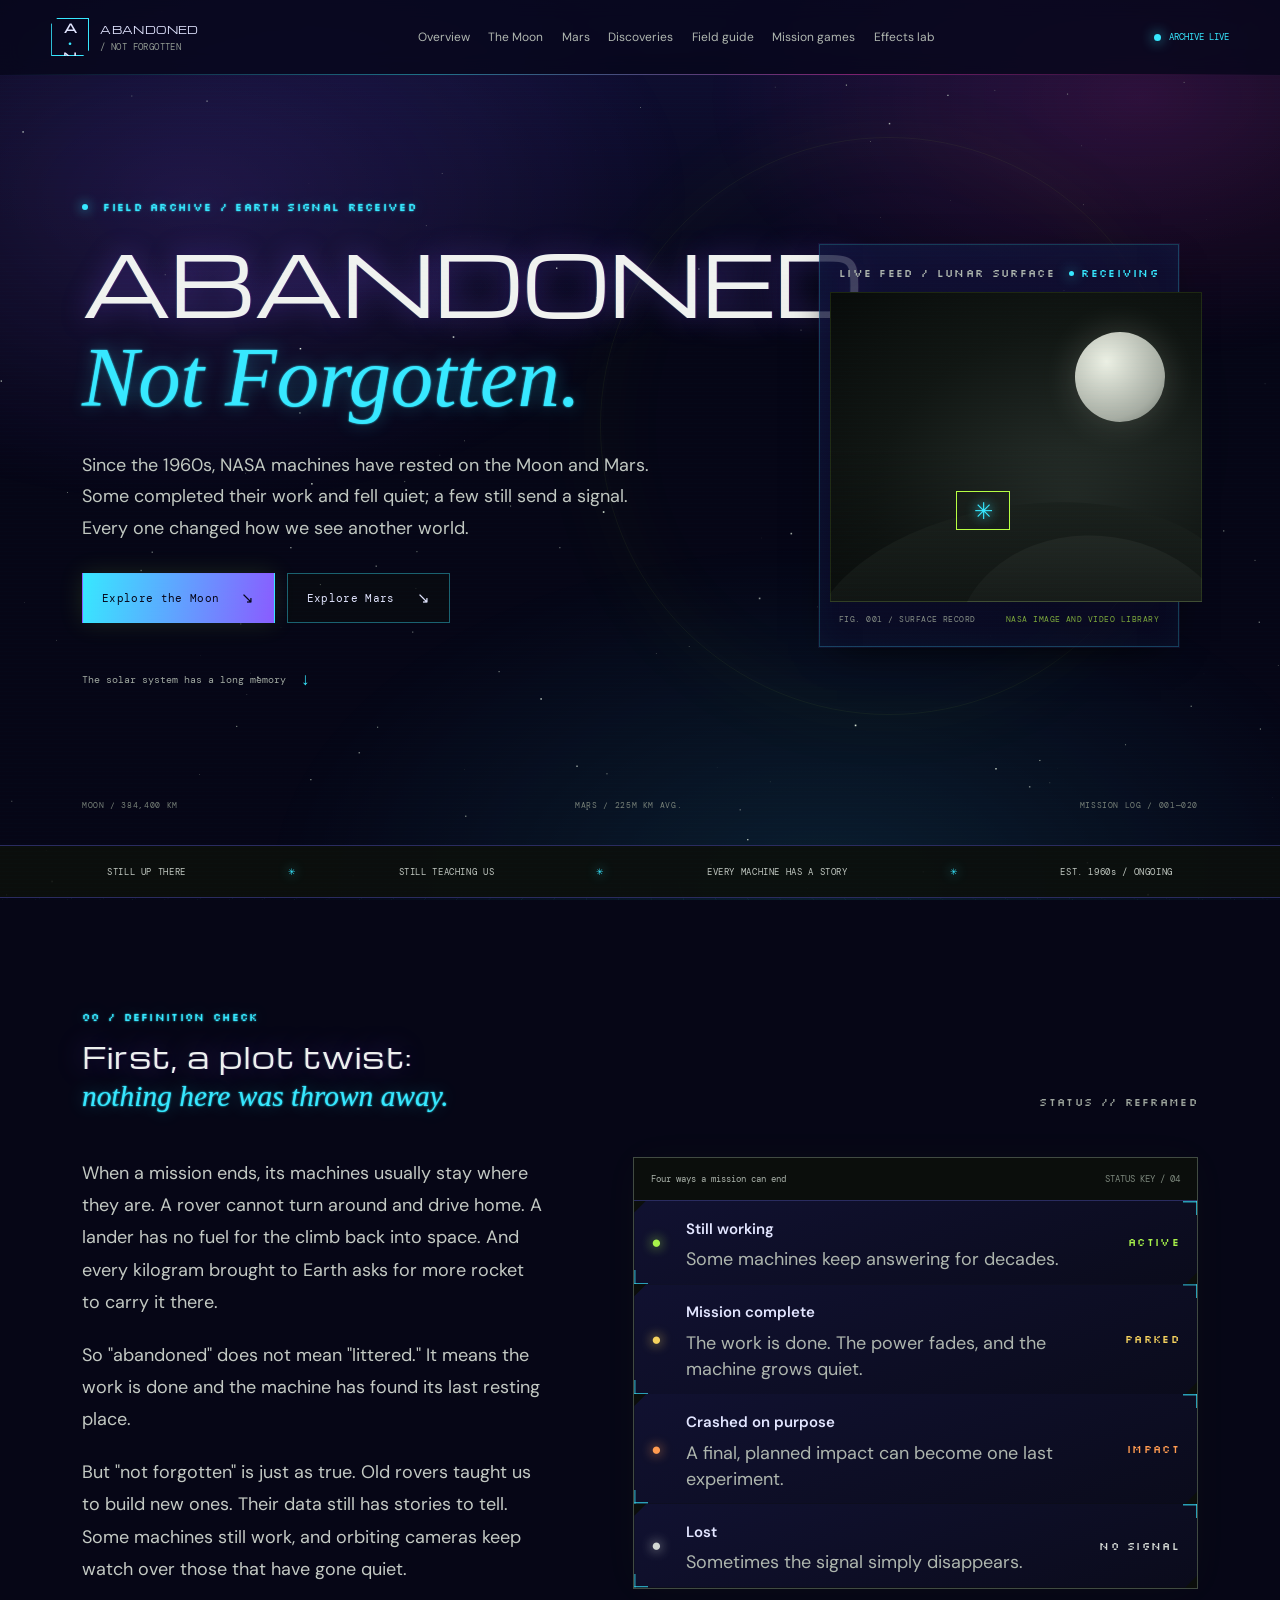
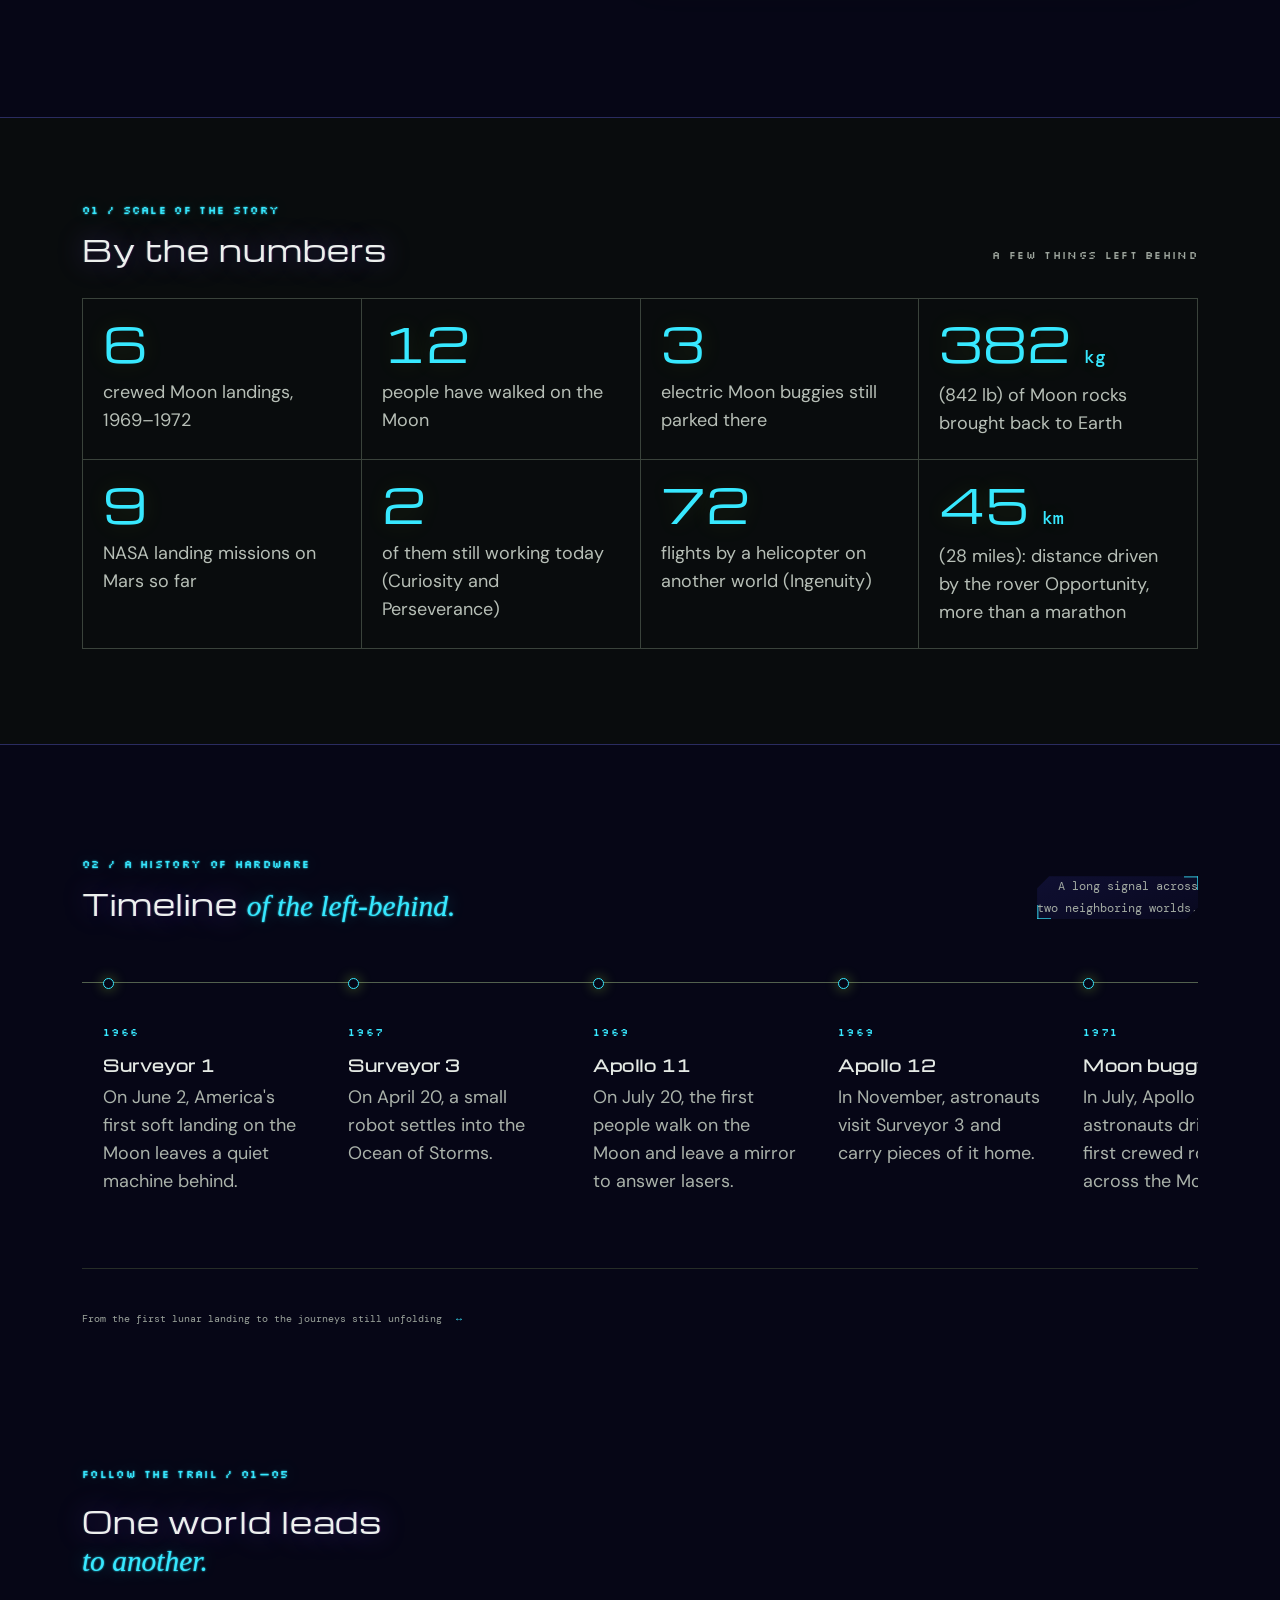
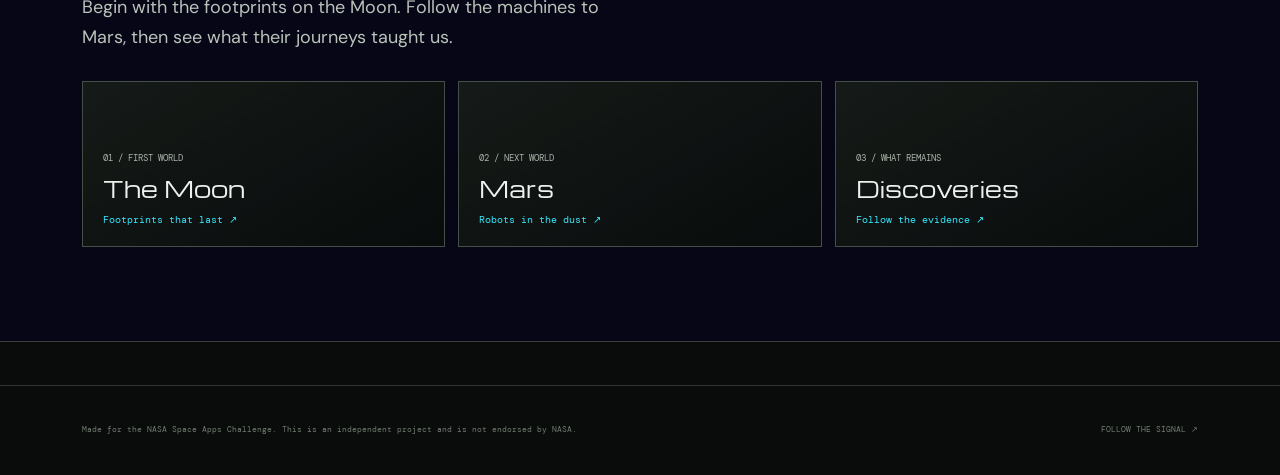
==== commit 6f56750f: "todo!" ====
--- a/index.html
+++ b/index.html
@@ -1,167 +1,29 @@
 <!DOCTYPE html>
 <html lang="en">
 <head>
-  <meta charset="UTF-8">
-  <meta name="viewport" content="width=device-width, initial-scale=1.0">
-  <meta name="theme-color" content="#080a09">
-  <meta http-equiv="refresh" content="0; url=home.html">
-  <meta name="description" content="Meet the rovers, landers and machines NASA left on the Moon and Mars, what they discovered, and which ones are still working today.">
-  <meta property="og:title" content="Abandoned. Not Forgotten.">
-  <meta property="og:description" content="The true stories of NASA hardware left on the Moon and Mars, and the science it made possible.">
-  <title>Abandoned. Not Forgotten. | NASA's Robots and Relics on the Moon and Mars</title>
-  <link rel="preconnect" href="https://fonts.googleapis.com">
-  <link rel="preconnect" href="https://fonts.gstatic.com" crossorigin>
+  <meta charset="UTF-8"><meta name="viewport" content="width=device-width, initial-scale=1">
+  <meta name="theme-color" content="#080a09"><meta name="description" content="Meet the rovers, landers and machines NASA left on the Moon and Mars, what they discovered, and which ones are still working today.">
+  <title>Abandoned. Not Forgotten. | Robots and Relics in Space</title>
+  <link rel="preconnect" href="https://fonts.googleapis.com"><link rel="preconnect" href="https://fonts.gstatic.com" crossorigin>
   <link href="https://fonts.googleapis.com/css2?family=DM+Mono:wght@400;500&family=DM+Sans:wght@400;500;600;700&family=Orbitron:wght@400;500;600;700&display=swap" rel="stylesheet">
-  <link rel="stylesheet" href="portfolio.css">
-  <script src="portfolio.js" defer></script>
+  <link rel="stylesheet" href="portfolio.css"><script src="archive.js" defer></script>
+  <link rel="stylesheet" href="retro-cosmos.css">
+  <script src="retro-cosmos.js" defer></script>
 </head>
 <body>
-  <div class="scanlines" aria-hidden="true"></div>
-  <aside class="sidebar" id="sidebar">
-    <a class="brand" href="#top" aria-label="Personal archive home">
-      <span class="brand-mark">L<span>•</span></span>
-      <span class="brand-name">LIFE<span> / ARCHIVE</span></span>
-    </a>
-    <div class="side-label">INDEX <span>00—08</span></div>
-    <nav class="side-nav" aria-label="Portfolio sections">
-      <a class="nav-link active" href="#top"><span class="nav-index">00</span> Overview</a>
-      <a class="nav-link" href="#timeline"><span class="nav-index">01</span> The timeline</a>
-      <a class="nav-link" href="#work"><span class="nav-index">02</span> Selected work</a>
-      <a class="nav-link" href="#studies"><span class="nav-index">03</span> Studies + courses</a>
-      <a class="nav-link" href="#field-notes"><span class="nav-index">04</span> Activities</a>
-      <a class="nav-link" href="#recognition"><span class="nav-index">05</span> Recognition</a>
-      <a class="nav-link" href="#contact"><span class="nav-index">06</span> Say hello</a>
-    </nav>
-    <div class="sidebar-bottom">
-      <div class="signal"><span class="signal-dot"></span><span>OPEN TO WHAT'S NEXT</span></div>
-      <span class="side-coordinate">40° 42' 46.0" N<br>PERSONAL FREQUENCY / 01</span>
-      <a class="side-mail" href="mailto:hello@example.com">HELLO@EXAMPLE.COM <span>↗</span></a>
-    </div>
-  </aside>
-
-  <main id="top" class="page-shell">
-    <header class="mobile-bar">
-      <a class="brand" href="#top"><span class="brand-mark">L<span>•</span></span><span class="brand-name">LIFE<span> / ARCHIVE</span></span></a>
-      <button class="menu-toggle" type="button" aria-expanded="false" aria-controls="sidebar" aria-label="Open navigation"><span></span><span></span></button>
-    </header>
-
-    <div class="topline">
-      <span>PERSONAL ARCHIVE <i>///</i> ENGINEERING & EVERYTHING ELSE</span>
-      <span class="topline-date"><span class="signal-dot"></span> CURRENTLY WRITING MY NEXT CHAPTER</span>
-    </div>
-
-    <section class="hero section-pad" aria-labelledby="hero-title">
-      <div class="hero-copy">
-        <p class="eyebrow"><span class="spark">✳</span> A LIVING DOCUMENT / EST. 20XX</p>
-        <h1 id="hero-title">A life in<br><em>constant</em> <span class="title-build">build<span class="title-period">.</span></span></h1>
-        <p class="hero-intro">Curious by design. Engineer by practice. This is the running record of what I learn, make, enter, win, and carry with me.</p>
-        <div class="hero-actions">
-          <a class="button button-primary" href="#timeline">EXPLORE THE ARCHIVE <span>↓</span></a>
-          <a class="text-link" href="#contact">GET IN TOUCH <span>↗</span></a>
-        </div>
-        <div class="hero-index"><span>SCROLL TO TRACE THE SIGNAL</span><span class="scroll-line"></span><span>01 / 07</span></div>
-      </div>
-      <div class="hero-visual" role="img" aria-label="Abstract icy, silver-toned texture">
-        <div class="hero-image"></div>
-        <div class="hero-visual-grid"></div>
-        <div class="frame-corner corner-tl"></div><div class="frame-corner corner-br"></div>
-        <div class="visual-label"><span>FIG. 001</span><span>IN PROGRESS, ALWAYS</span></div>
-        <div class="visual-crosshair" aria-hidden="true">✳</div>
-        <div class="visual-stamp">CURIOUS<br>BY NATURE</div>
-      </div>
-      <div class="hero-footnote"><span>SCROLL TO EXPLORE</span><span>BUILT FROM QUESTIONS, SMALL WINS & VERY LATE NIGHTS</span><span>⌄</span></div>
+  <canvas class="cosmos" id="cosmos" aria-hidden="true"></canvas><div class="scanlines" aria-hidden="true"></div>
+  <header class="site-header"><a class="brand" href="home.html" aria-label="Abandoned. Not Forgotten. home"><span class="brand-mark">A<span>•</span>N</span><span class="brand-name">ABANDONED<span> / NOT FORGOTTEN</span></span></a><button class="nav-toggle" type="button" aria-expanded="false" aria-controls="primary-nav" aria-label="Open navigation"><span></span><span></span></button><nav class="primary-nav" id="primary-nav" aria-label="Main navigation"><a class="active" data-page="home.html" href="home.html">Overview</a><a data-page="moon.html" href="moon.html">The Moon</a><a data-page="mars.html" href="mars.html">Mars</a><a data-page="discoveries.html" href="discoveries.html">Discoveries</a><a data-page="learn.html" href="learn.html">Field guide</a><a data-page="games.html" href="games.html">Mission games</a><a data-page="effects.html" href="effects.html">Effects lab</a></nav><span class="header-signal"><i></i> ARCHIVE LIVE</span></header>
+  <main>
+    <section class="hero section-wrap home-hero" aria-labelledby="hero-title"><div class="hero-copy reveal"><p class="eyebrow"><span class="live-dot"></span> FIELD ARCHIVE / EARTH SIGNAL RECEIVED</p><h1 id="hero-title">Abandoned.<br><em>Not Forgotten.</em></h1><p class="hero-intro">Since the 1960s, NASA machines have rested on the Moon and Mars. Some completed their work and fell quiet; a few still send a signal. Every one changed how we see another world.</p><div class="hero-actions"><a class="button button-primary" href="moon.html">Explore the Moon <span>↘</span></a><a class="button button-outline" href="mars.html">Explore Mars <span>↘</span></a></div><p class="scroll-hint">The solar system has a long memory <span>↓</span></p></div>
+      <figure class="hero-window reveal"><div class="window-top"><span>LIVE FEED / LUNAR SURFACE</span><span class="window-status"><i></i> RECEIVING</span></div><div class="nasa-frame" id="hero-image-frame"><div class="lunar-fallback" aria-hidden="true"><span class="moon-disc"></span><span class="ridge ridge-one"></span><span class="ridge ridge-two"></span><span class="lander-silhouette">✳</span></div><img id="hero-image" alt="Apollo-era hardware on the lunar surface" loading="eager"></div><figcaption><span>FIG. 001 / SURFACE RECORD</span><span>NASA IMAGE AND VIDEO LIBRARY</span></figcaption></figure>
+      <div class="hero-coordinates" aria-hidden="true"><span>MOON / 384,400 KM</span><span>MARS / 225M KM AVG.</span><span>MISSION LOG / 001—020</span></div>
     </section>
-
-    <section class="signal-strip" aria-label="Archive categories">
-      <span>THE WORK</span><span class="strip-star">✳</span><span>THE LEARNING</span><span class="strip-star">✳</span><span>THE PEOPLE</span><span class="strip-star">✳</span><span>THE IN-BETWEEN</span><span class="strip-star">✳</span><span>ALL OF IT, CONNECTED</span>
-    </section>
-
-    <section class="section section-pad" id="timeline">
-      <div class="section-heading">
-        <div><p class="eyebrow">01 / THE LONG VIEW</p><h2>A timeline of <em>becoming.</em></h2></div>
-        <p class="section-aside">No straight lines here.<br>Just the moments that moved me.</p>
-      </div>
-      <div class="filter-row" role="group" aria-label="Filter timeline entries">
-        <span class="filter-label">TRACE BY</span>
-        <button class="filter-button active" type="button" data-filter="all" aria-pressed="true">ALL <span>06</span></button>
-        <button class="filter-button" type="button" data-filter="study" aria-pressed="false">STUDY <span>02</span></button>
-        <button class="filter-button" type="button" data-filter="build" aria-pressed="false">BUILDS <span>02</span></button>
-        <button class="filter-button" type="button" data-filter="life" aria-pressed="false">LIFE <span>02</span></button>
-      </div>
-      <div class="timeline-list">
-        <article class="timeline-entry" data-category="study"><span class="timeline-year">20XX <i>— 20XX</i></span><span class="timeline-node"></span><div class="timeline-content"><div class="entry-meta"><span>STUDY / CHAPTER 01</span><span>● FOUNDATIONS</span></div><h3>Where the questions began</h3><p>Add your degree, school, focus, and the question that first pulled you into engineering.</p><div class="tag-row"><span>YOUR FIELD</span><span>YOUR SCHOOL</span></div></div><span class="entry-mark">01</span></article>
-        <article class="timeline-entry" data-category="build"><span class="timeline-year">20XX</span><span class="timeline-node"></span><div class="timeline-content"><div class="entry-meta"><span>BUILD / FIRST PROTOTYPE</span><span>↗ A NEW SKILL</span></div><h3>An idea became a thing</h3><p>Tell the story of a project, a first attempt, or a moment you figured it out by making it.</p><div class="tag-row"><span>PROJECT NAME</span><span>WHAT I LEARNED</span></div></div><span class="entry-mark">02</span></article>
-        <article class="timeline-entry" data-category="life"><span class="timeline-year">20XX</span><span class="timeline-node"></span><div class="timeline-content"><div class="entry-meta"><span>LIFE / OUTSIDE THE LAB</span><span>✳ PEOPLE & PLACES</span></div><h3>The part that changed my perspective</h3><p>A trip, team, volunteer moment, or unexpected detour that belongs in the story.</p><div class="tag-row"><span>PLACE / PEOPLE</span><span>WHY IT STAYED</span></div></div><span class="entry-mark">03</span></article>
-        <article class="timeline-entry" data-category="study"><span class="timeline-year">20XX</span><span class="timeline-node"></span><div class="timeline-content"><div class="entry-meta"><span>STUDY / DEEPER IN</span><span>◌ NEW TERRITORY</span></div><h3>Going further into the system</h3><p>Add a specialization, research focus, extra class, or skill you chose to pursue on your own.</p><div class="tag-row"><span>YOUR FOCUS</span><span>YOUR NEXT QUESTION</span></div></div><span class="entry-mark">04</span></article>
-        <article class="timeline-entry" data-category="build"><span class="timeline-year">20XX</span><span class="timeline-node"></span><div class="timeline-content"><div class="entry-meta"><span>BUILD / BIGGER TABLE</span><span>↗ TEAM EFFORT</span></div><h3>Making something with other minds</h3><p>Showcase a contest build, team project, event proposal, or collaborative experiment.</p><div class="tag-row"><span>YOUR ROLE</span><span>THE RESULT</span></div></div><span class="entry-mark">05</span></article>
-        <article class="timeline-entry" data-category="life"><span class="timeline-year">NOW</span><span class="timeline-node"></span><div class="timeline-content"><div class="entry-meta"><span>IN PROGRESS / OPEN CIRCUIT</span><span class="live-label"><i></i> CURRENT</span></div><h3>Still becoming</h3><p>What are you learning, planning, or hoping to build next? Start with that.</p><div class="tag-row"><span>IN MOTION</span><span>MORE TO COME</span></div></div><span class="entry-mark">06</span></article>
-      </div>
-      <p class="filter-empty" hidden>No moments in this signal yet.</p>
-    </section>
-
-    <section class="work-section section-pad" id="work">
-      <div class="section-heading">
-        <div><p class="eyebrow">02 / THE WORKBENCH</p><h2>Made with <em>intention.</em></h2></div>
-        <a class="text-link" href="#contact">HAVE A PROJECT IN MIND? <span>↗</span></a>
-      </div>
-      <div class="project-grid">
-        <article class="project-card project-featured"><div class="project-art art-circuit"><div class="circuit-label">SYSTEM / 001</div><div class="circuit-orbit orbit-one"></div><div class="circuit-orbit orbit-two"></div><span class="circuit-core">✳</span><span class="circuit-coordinate">X: 04.21 / Y: 08.16</span><span class="art-number">01</span></div><div class="project-info"><div class="project-meta"><span>ENGINEERING / PROJECT</span><span>20XX — PRESENT</span></div><h3>Your standout project</h3><p>Give the big idea its own space: the problem, your approach, and the part you are proudest of.</p><div class="project-footer"><span>YOUR ROLE / YOUR TOOLS</span><a href="#contact" aria-label="Ask about your standout project">↗</a></div></div></article>
-        <article class="project-card"><div class="project-art art-grid"><div class="grid-figure"><span>+<br>+</span><i></i></div><span class="art-side-label">TEST / ITERATE / REPEAT</span><span class="art-number">02</span></div><div class="project-info"><div class="project-meta"><span>CONTEST / TEAM BUILD</span><span>20XX</span></div><h3>Competition or challenge</h3><p>Show the constraints, the collaboration, and what happened when it was time to test.</p><div class="project-footer"><span>TEAM / OUTCOME</span><a href="#recognition" aria-label="See recognition">↗</a></div></div></article>
-        <article class="project-card"><div class="project-art art-wave"><div class="wave-graphic"><span></span><span></span><span></span><span></span><span></span><span></span><span></span></div><span class="art-side-label">AN IDEA, IN MOTION</span><span class="art-number">03</span></div><div class="project-info"><div class="project-meta"><span>PROPOSAL / EXPERIMENT</span><span>20XX</span></div><h3>A proposal worth exploring</h3><p>Feature a research pitch, event concept, initiative, or the next thing you want to make real.</p><div class="project-footer"><span>THE QUESTION / NEXT STEP</span><a href="#contact" aria-label="Discuss a proposal">↗</a></div></div></article>
-      </div>
-    </section>
-
-    <section class="learning-section section-pad" id="studies">
-      <div class="section-heading">
-        <div><p class="eyebrow">03 / THE LEARNING LOG</p><h2>Always in <em>session.</em></h2></div>
-        <p class="section-aside">A degree is one path.<br>Curiosity takes the scenic route.</p>
-      </div>
-      <div class="learning-layout">
-        <div class="learning-note"><span class="note-star">✳</span><p>“The most useful thing I know is how much there is left to learn.”</p><span class="note-caption">A WORKING PRINCIPLE / 001</span><div class="note-lines"></div></div>
-        <div class="learning-ledger">
-          <div class="ledger-head"><span>STUDY / COURSE / WORKSHOP</span><span>WHEN</span><span>STATUS</span></div>
-          <div class="ledger-row"><span><i>01</i><b>Your degree or program</b><small>School · focus area</small></span><span>20XX — NOW</span><span class="status-current">IN PROGRESS</span></div>
-          <div class="ledger-row"><span><i>02</i><b>A course that shifted your thinking</b><small>Instructor or platform · key takeaway</small></span><span>20XX</span><span>COMPLETED</span></div>
-          <div class="ledger-row"><span><i>03</i><b>Extra class / certification</b><small>Technical or creative skill</small></span><span>20XX</span><span>COMPLETED</span></div>
-          <div class="ledger-row"><span><i>04</i><b>Something you are learning now</b><small>Self-directed · currently curious about</small></span><span>NOW</span><span class="status-current">IN PROGRESS</span></div>
-          <div class="ledger-foot"><span>FOUR LINES IN THE LEDGER</span><span>THE NEXT ONE IS YOURS <i>↘</i></span></div>
-        </div>
-      </div>
-    </section>
-
-    <section class="field-section section-pad" id="field-notes">
-      <div class="section-heading">
-        <div><p class="eyebrow">04 / FIELD NOTES</p><h2>More than the <em>machines.</em></h2></div>
-        <p class="section-aside">The best work happens<br>with people, too.</p>
-      </div>
-      <div class="field-grid">
-        <article class="field-item"><span class="field-icon">✳</span><div><span class="field-type">01 / COMMUNITY</span><h3>Show up for something</h3><p>Clubs, volunteering, student groups, mentoring, or a community you call yours.</p></div><span class="field-arrow">↗</span></article>
-        <article class="field-item"><span class="field-icon">⌁</span><div><span class="field-type">02 / EXTRA CURIOSITIES</span><h3>The class after class</h3><p>Music, languages, art, sport, making things just because you wanted to.</p></div><span class="field-arrow">↗</span></article>
-        <article class="field-item"><span class="field-icon">⟡</span><div><span class="field-type">03 / BIG DAYS</span><h3>Events that made a mark</h3><p>Talks, conferences, exhibitions, hackathons, ceremonies, and the people you met.</p></div><span class="field-arrow">↗</span></article>
-        <article class="field-item"><span class="field-icon">↗</span><div><span class="field-type">04 / NEXT UP</span><h3>Ideas looking for a room</h3><p>Proposals, collaborations, or things you would love to put into motion.</p></div><span class="field-arrow">↗</span></article>
-      </div>
-    </section>
-
-    <section class="recognition-section section-pad" id="recognition">
-      <div class="section-heading">
-        <div><p class="eyebrow">05 / SIGNAL RECEIVED</p><h2>Good work gets <em>noticed.</em></h2></div>
-        <span class="award-count"><b>—</b> YOUR HONORS, AWARDS & MILESTONES</span>
-      </div>
-      <div class="recognition-list">
-        <article><span class="award-year">20XX</span><span class="award-symbol">✳</span><div><h3>Your award or distinction</h3><p>Organization / what you were recognized for</p></div><span class="award-type">AWARD</span><span class="award-arrow">↗</span></article>
-        <article><span class="award-year">20XX</span><span class="award-symbol">⟡</span><div><h3>Contest, placement, or finalist moment</h3><p>Competition / category / team</p></div><span class="award-type">CONTEST</span><span class="award-arrow">↗</span></article>
-        <article><span class="award-year">20XX</span><span class="award-symbol">⌁</span><div><h3>A milestone you earned</h3><p>Scholarship / publication / certification / personal best</p></div><span class="award-type">MILESTONE</span><span class="award-arrow">↗</span></article>
-      </div>
-    </section>
-
-    <footer class="contact-section section-pad" id="contact">
-      <div class="contact-orbit" aria-hidden="true"><span>✳</span><i></i><b></b></div>
-      <p class="eyebrow">06 / END OF THIS TRANSMISSION</p>
-      <h2>Let's make<br>something <em>matter.</em></h2>
-      <p class="contact-copy">Have a question, a project, or a good rabbit hole to recommend? My inbox is open.</p>
-      <a class="button button-primary contact-button" href="mailto:hello@example.com">SAY HELLO <span>↗</span></a>
-      <div class="footer-bottom"><a class="brand" href="#top"><span class="brand-mark">L<span>•</span></span><span class="brand-name">LIFE<span> / ARCHIVE</span></span></a><span>MADE OF MANY SMALL MOMENTS <i>✳</i></span><a href="#top">BACK TO THE TOP ↑</a></div>
-    </footer>
+    <section class="signal-bar" aria-label="Archive themes"><span>STILL UP THERE</span><i>✳</i><span>STILL TEACHING US</span><i>✳</i><span>EVERY MACHINE HAS A STORY</span><i>✳</i><span>EST. 1960s / ONGOING</span></section>
+    <section class="section-wrap section-block" id="meaning"><div class="section-heading reveal"><div><p class="eyebrow">00 / DEFINITION CHECK</p><h2>First, a plot twist:<br><em>nothing here was thrown away.</em></h2></div><span class="section-index">STATUS // REFRAMED</span></div><div class="meaning-layout"><div class="meaning-copy reveal"><p>When a mission ends, its machines usually stay where they are. A rover cannot turn around and drive home. A lander has no fuel for the climb back into space. And every kilogram brought to Earth asks for more rocket to carry it there.</p><p>So "abandoned" does not mean "littered." It means the work is done and the machine has found its last resting place.</p><p>But "not forgotten" is just as true. Old rovers taught us to build new ones. Their data still has stories to tell. Some machines still work, and orbiting cameras keep watch over those that have gone quiet.</p></div><div class="status-console reveal"><div class="console-title"><span>Four ways a mission can end</span><span>STATUS KEY / 04</span></div><div class="status-row status-working"><span class="status-icon">●</span><div><b>Still working</b><p>Some machines keep answering for decades.</p></div><span class="status-code">ACTIVE</span></div><div class="status-row status-complete"><span class="status-icon">●</span><div><b>Mission complete</b><p>The work is done. The power fades, and the machine grows quiet.</p></div><span class="status-code">PARKED</span></div><div class="status-row status-crashed"><span class="status-icon">●</span><div><b>Crashed on purpose</b><p>A final, planned impact can become one last experiment.</p></div><span class="status-code">IMPACT</span></div><div class="status-row status-lost"><span class="status-icon">●</span><div><b>Lost</b><p>Sometimes the signal simply disappears.</p></div><span class="status-code">NO SIGNAL</span></div></div></div></section>
+    <section class="numbers-section section-wrap"><div class="section-heading compact reveal"><div><p class="eyebrow">01 / SCALE OF THE STORY</p><h2>By the numbers</h2></div><span class="section-index">A FEW THINGS LEFT BEHIND</span></div><div class="stat-grid reveal"><article><strong>6</strong><p>crewed Moon landings, 1969–1972</p></article><article><strong>12</strong><p>people have walked on the Moon</p></article><article><strong>3</strong><p>electric Moon buggies still parked there</p></article><article><strong>382 <small>kg</small></strong><p>(842 lb) of Moon rocks brought back to Earth</p></article><article><strong>9</strong><p>NASA landing missions on Mars so far</p></article><article><strong>2</strong><p>of them still working today (Curiosity and Perseverance)</p></article><article><strong>72</strong><p>flights by a helicopter on another world (Ingenuity)</p></article><article><strong>45 <small>km</small></strong><p>(28 miles): distance driven by the rover Opportunity, more than a marathon</p></article></div></section>
+    <section class="section-wrap section-block timeline-section" id="timeline"><div class="section-heading reveal"><div><p class="eyebrow">02 / A HISTORY OF HARDWARE</p><h2>Timeline <em>of the left-behind.</em></h2></div><p class="section-aside">A long signal across<br>two neighboring worlds.</p></div><div class="timeline-track" id="timeline-track" aria-label="Mission timeline"></div><p class="timeline-scroll-note">From the first lunar landing to the journeys still unfolding <span>↔</span></p></section>
+    <section class="page-doors section-wrap"><div class="journey-intro reveal"><p class="eyebrow">FOLLOW THE TRAIL / 01—05</p><h2>One world leads<br><em>to another.</em></h2><p>Begin with the footprints on the Moon. Follow the machines to Mars, then see what their journeys taught us.</p></div><a class="page-door reveal" href="moon.html"><span>01 / FIRST WORLD</span><strong>The Moon</strong><small>Footprints that last ↗</small></a><a class="page-door reveal" href="mars.html"><span>02 / NEXT WORLD</span><strong>Mars</strong><small>Robots in the dust ↗</small></a><a class="page-door reveal" href="discoveries.html"><span>03 / WHAT REMAINS</span><strong>Discoveries</strong><small>Follow the evidence ↗</small></a></section>
   </main>
+  <footer class="site-footer"><div class="section-wrap footer-bottom"><span>Made for the NASA Space Apps Challenge. This is an independent project and is not endorsed by NASA.</span><a href="effects.html">FOLLOW THE SIGNAL ↗</a></div></footer>
 </body>
 </html>
--- a/portfolio.css
+++ b/portfolio.css
@@ -803,4 +803,73 @@
 }
 @media (prefers-reduced-motion: reduce) {
   h1 em, h2 em { animation: none; }
+}
+.journey-intro { grid-column: 1 / -1; max-width: 620px; margin-bottom: 15px; }
+.journey-intro h2 { margin-bottom: 12px; }
+.journey-intro > p:last-child { max-width: 560px; margin: 0; color: #bac3ba; font-size: 18px; line-height: 1.7; }
+.story-handoff { position: relative; display: grid; justify-items: start; gap: 13px; padding-top: 48px; padding-bottom: 67px; border-top: 0; }
+.story-handoff::before { position: absolute; top: 0; right: clamp(22px, 6.4vw, 100px); left: clamp(22px, 6.4vw, 100px); height: 1px; background: linear-gradient(90deg, var(--green), #b8ff4220 72%, transparent); content: ""; }
+.story-handoff h2 { max-width: 760px; font-size: clamp(28px, 4vw, 47px); }
+.story-handoff > p:not(.eyebrow) { max-width: 710px; margin: 0; color: #b7c0b7; font-size: 18px; line-height: 1.7; }
+.story-handoff .button { margin-top: 7px; }
+.effects-handoff { margin-top: 18px; border-bottom: 1px solid var(--line); }
+.thread-links { display: flex; flex-wrap: wrap; gap: 10px 24px; margin-top: 6px; }
+.thread-links a { display: inline-flex; align-items: center; gap: 9px; min-height: 40px; color: #dce3dc; font: 11px var(--mono); text-decoration: none; }
+.thread-links a span { color: var(--green); transition: transform .2s; }
+.thread-links a:hover { color: var(--green); }
+.thread-links a:hover span { transform: translate(3px, -3px); }
+@media (max-width: 600px) {
+  .journey-intro > p:last-child, .story-handoff > p:not(.eyebrow) { font-size: 18px; }
+  .story-handoff { padding-top: 35px; padding-bottom: 48px; }
+  .thread-links { align-items: start; flex-direction: column; gap: 4px; }
+}
+
+.games-intro { padding-bottom: 31px; }
+.games-intro .section-heading { margin-bottom: 18px; }
+.game-lede { max-width: 780px; margin: 0 0 24px; color: #c1c9c1; font-size: 18px; line-height: 1.7; }
+.game-scoreline { display: flex; align-items: center; gap: 15px; color: var(--green); font: 10px var(--mono); }
+.score-track { position: relative; flex: 1; height: 4px; overflow: hidden; background: #2b332c; }
+.score-track i { display: block; width: 0; height: 100%; background: var(--green); box-shadow: 0 0 12px var(--green); transition: width .55s cubic-bezier(.16,1,.3,1); }
+.game-reset { min-height: 37px; padding: 0 11px; border: 1px solid #475247; background: #0d120e; color: #d2d9d2; cursor: pointer; font: 9px var(--mono); transition: border-color .2s, color .2s; }
+.game-reset:hover { border-color: var(--green); color: var(--green); }
+.game-grid-wrap { padding-bottom: 85px; }
+.guess-grid { display: grid; grid-template-columns: repeat(3, minmax(0, 1fr)); gap: 14px; }
+.guess-card { --game-green: #b8ff42; position: relative; display: flex; min-width: 0; flex-direction: column; padding: 18px; border: 1px solid #384238; background: linear-gradient(145deg, #111612, #0a0d0b 72%); opacity: 0; animation: card-arrive .65s cubic-bezier(.16,1,.3,1) forwards; animation-delay: calc(var(--card-order) * 55ms); transition: transform .25s, border-color .25s, box-shadow .25s; }
+.guess-card::before { position: absolute; top: -1px; right: 18px; left: 18px; height: 1px; background: linear-gradient(90deg, transparent, #d7ffd048, transparent); content: ""; }
+.guess-card:hover { transform: translateY(-4px); border-color: #677d54; box-shadow: 0 12px 28px #0005, 0 0 28px #b8ff4209; }
+.guess-card.is-correct { border-color: #95d947; box-shadow: inset 0 0 32px #b8ff420d, 0 0 22px #b8ff4217; }
+.guess-card.is-missed { border-color: #c79054; }
+.guess-card-top { display: flex; min-height: 25px; justify-content: space-between; gap: 10px; color: var(--green); font: 8px var(--mono); letter-spacing: .04em; }
+.guess-card-top span:last-child { color: #a1aca0; text-align: right; }
+.guess-clue { flex: 1; min-height: 121px; margin: 18px 0 17px; color: #e4e9e4; font: 500 17px/1.55 var(--sans); }
+.guess-options { display: grid; grid-template-columns: 1fr 1fr; gap: 7px; }
+.guess-option { min-height: 42px; padding: 8px 9px; border: 1px solid #39433a; background: #0b100c; color: #c8d0c8; cursor: pointer; font: 10px/1.35 var(--mono); text-align: left; transition: border-color .2s, background .2s, color .2s, transform .2s; }
+.guess-option:hover:not(:disabled) { transform: translateY(-2px); border-color: var(--green); color: #f1f5ef; }
+.guess-option:disabled { cursor: default; }
+.guess-option.is-answer { border-color: #9ada45; background: #1a2613; color: #caff83; box-shadow: inset 0 0 18px #b8ff4210; }
+.guess-option.is-incorrect { border-color: #bd8050; background: #24180f; color: #ffc18d; }
+.guess-feedback { min-height: 91px; margin: 13px 0 10px; padding: 11px 12px; border-left: 2px solid #53604f; background: #0c100d; color: #b7c0b7; font-size: 13px; line-height: 1.6; }
+.guess-card.is-correct .guess-feedback { border-color: var(--green); color: #d9e6ce; }
+.guess-card.is-missed .guess-feedback { border-color: #d89658; color: #d8c3ad; }
+.guess-source { display: inline-flex; align-items: center; justify-content: space-between; gap: 10px; margin-top: auto; padding-top: 10px; border-top: 1px solid #2b332c; color: #aab6a8; font: 9px var(--mono); text-decoration: none; }
+.guess-source span { color: var(--green); }
+.guess-source:hover { color: var(--green); }
+@keyframes card-arrive { from { opacity: 0; transform: translateY(20px) scale(.985); } to { opacity: 1; transform: translateY(0) scale(1); } }
+@media (max-width: 1000px) {
+  .guess-grid { grid-template-columns: repeat(2, minmax(0, 1fr)); }
+}
+@media (max-width: 600px) {
+  .games-intro { padding-bottom: 24px; }
+  .game-scoreline { flex-wrap: wrap; gap: 11px; }
+  .score-track { order: 3; flex-basis: 100%; }
+  .game-reset { margin-left: auto; }
+  .guess-grid { grid-template-columns: 1fr; gap: 11px; }
+  .guess-card { padding: 16px; }
+  .guess-clue { min-height: 0; font-size: 18px; }
+  .guess-feedback { min-height: 70px; font-size: 14px; }
+  .guess-option { min-height: 46px; }
+}
+@media (prefers-reduced-motion: reduce) {
+  .guess-card { opacity: 1; animation: none; }
+  .guess-card, .guess-option, .score-track i { transition: none; }
 }
--- a/retro-cosmos.css
+++ b/retro-cosmos.css
@@ -0,0 +1,97 @@
+@import url("https://fonts.googleapis.com/css2?family=Michroma&family=Silkscreen:wght@400;700&family=Syncopate:wght@700&display=swap");
+/* RETRO-COSMOS: visual layer loaded AFTER portfolio.css. Markup/IDs/JS untouched.
+   Disable everything: add ?motion=off to the URL or set prefers-reduced-motion. */
+:root{--black:#060616;--panel:#0c0c26;--silver:#e2e5ff;--muted:#9296c2;--line:#2a2c60;
+--green:#37e8ff;--green-soft:#3b8fb4;--magenta:#ff3ec9;--violet:#8a5cff;
+--glow:0 0 18px #37e8ff55,0 0 2px #37e8ff}
+body{background:radial-gradient(120% 80% at 50% -10%,#14123f 0%,#060616 60%)fixed,#060616}
+/* ---------- cosmic layers (injected by retro-cosmos.js) ---------- */
+.rc-layer{position:fixed;inset:0;z-index:-2;overflow:hidden;pointer-events:none;contain:strict}
+.rc-nebula{position:absolute;inset:-20%;opacity:.55;animation:rc-drift 90s ease-in-out infinite alternate;
+background:radial-gradient(40% 35% at 25% 30%,#8a5cff55,transparent 70%),
+radial-gradient(35% 30% at 78% 22%,#ff3ec944,transparent 70%),
+radial-gradient(45% 40% at 60% 85%,#37e8ff33,transparent 70%)}
+.rc-planet{position:absolute;border-radius:50%;opacity:var(--o,0);will-change:transform,opacity;
+transform:translate3d(0,0,0)scale(var(--s,.6))}
+.rc-p1{top:14%;right:9%;width:min(34vw,380px);aspect-ratio:1;
+background:radial-gradient(circle at 32% 30%,#ffb3f0,#b13fd0 38%,#3a1a7a 72%,#120a33);
+box-shadow:0 0 60px #ff3ec955,inset -30px -20px 60px #05051a}
+.rc-p1::after{content:"";position:absolute;inset:-18% -45%;border:2px solid #37e8ff88;border-radius:50%;
+transform:rotateX(74deg)rotateZ(-14deg);box-shadow:0 0 22px #37e8ff66}
+.rc-p2{bottom:18%;left:6%;width:min(20vw,220px);aspect-ratio:1;
+background:radial-gradient(circle at 35% 30%,#bff6ff,#2aa5d6 40%,#14307a 75%,#070b25);
+box-shadow:0 0 50px #37e8ff55,inset -18px -12px 40px #04061a}
+.rc-grid{position:absolute;left:-50%;right:-50%;bottom:-8vh;height:46vh;opacity:.5;
+-webkit-mask-image:linear-gradient(to top,#000 5%,transparent 85%);mask-image:linear-gradient(to top,#000 5%,transparent 85%);
+transform:perspective(420px)rotateX(62deg);transform-origin:50% 100%}
+.rc-grid::before{content:"";position:absolute;inset:-48px 0 0;animation:rc-grid 4.5s linear infinite;
+background:linear-gradient(#ff3ec955 1px,transparent 1px)0 0/100% 48px,linear-gradient(90deg,#37e8ff55 1px,transparent 1px)0 0/48px 100%}
+.rc-shoot{position:absolute;width:140px;height:2px;border-radius:2px;opacity:0;
+background:linear-gradient(90deg,transparent,#fff,#37e8ff);transform:rotate(28deg);animation:rc-shoot 1.1s ease-out forwards}
+@keyframes rc-drift{to{transform:translate3d(-4%,3%,0)scale(1.08)}}
+@keyframes rc-grid{to{transform:translateY(48px)}}
+@keyframes rc-shoot{0%{opacity:0;translate:0 0}15%{opacity:1}100%{opacity:0;translate:-420px 230px}}
+/* ---------- neon UI treatment ---------- */
+h1,h2{text-shadow:0 0 28px #8a5cff66,1px 0 #ff3ec92e,-1px 0 #37e8ff2e}
+h1 em,h2 em,.eyebrow,.spark{text-shadow:var(--glow)}
+.site-header,.sidebar{background:#07071bcc;backdrop-filter:blur(10px);-webkit-backdrop-filter:blur(10px);
+border-image:linear-gradient(90deg,transparent,#37e8ff77,#ff3ec977,transparent)1}
+.brand-mark{box-shadow:var(--glow),inset 0 0 12px #37e8ff22;border-color:var(--green)}
+.nav-link.active,.primary-nav a.active,.primary-nav [aria-current]{color:#fff;text-shadow:var(--glow);
+box-shadow:inset 2px 0 var(--green),0 8px 20px -14px #37e8ff}
+.button-primary{background:linear-gradient(100deg,#37e8ff,#8a5cff);border-color:transparent;color:#06061a;
+transition:transform .2s,box-shadow .25s}
+.button-primary:hover{transform:translateY(-2px);box-shadow:0 0 26px #37e8ff77,0 0 46px #ff3ec944}
+.button-primary:active{transform:translateY(0)scale(.98)}
+.button:not(.button-primary),.filter-button{border-color:#37e8ff66;transition:box-shadow .25s,border-color .25s,background .25s}
+.button:not(.button-primary):hover,.filter-button:hover,.filter-button.active{border-color:var(--magenta);
+box-shadow:0 0 16px #ff3ec955;background:#ff3ec912}
+.hero-window,.world-banner,.story-grid>*,.status-row,.ledger-row,.section-aside,.timeline-content{
+background:linear-gradient(160deg,#12123acc,#0a0a22b3);border:1px solid #37e8ff3a;
+box-shadow:0 0 0 1px #8a5cff14,0 12px 40px -18px #000,inset 0 0 30px #37e8ff0a;
+transition:transform .3s,border-color .3s,box-shadow .3s}
+.story-grid>*:hover,.status-row:hover,.ledger-row:hover,.timeline-content:hover{transform:translateY(-3px);
+border-color:#ff3ec988;box-shadow:0 0 24px #ff3ec933,0 18px 44px -18px #000,inset 0 0 34px #8a5cff14}
+.signal-dot,.live-dot{background:var(--green);box-shadow:0 0 12px var(--green);animation:rc-pulse 2.4s ease-in-out infinite}
+@keyframes rc-pulse{50%{opacity:.45;box-shadow:0 0 3px var(--green)}}
+.scanlines{opacity:.09;background-image:repeating-linear-gradient(to bottom,transparent 0 3px,#37e8ff1f 3px 4px)}
+.scanlines::after{content:"";position:absolute;inset:0 0 auto;height:18vh;opacity:.5;
+background:linear-gradient(transparent,#37e8ff14,transparent);animation:rc-scan 9s linear infinite}
+@keyframes rc-scan{from{transform:translateY(-20vh)}to{transform:translateY(110vh)}}
+a:focus-visible,button:focus-visible,input:focus-visible,select:focus-visible,textarea:focus-visible{
+outline:2px solid var(--magenta);outline-offset:3px;box-shadow:0 0 14px #ff3ec988}
+input,select,textarea{background:#0a0a24;border:1px solid #37e8ff55;color:var(--silver)}
+input:focus,select:focus,textarea:focus{border-color:var(--green);box-shadow:var(--glow)}
+::selection{background:#8a5cff;color:#fff}
+@media(max-width:700px){.rc-p2,.rc-grid{display:none}.rc-p1{width:52vw}}
+@media(prefers-reduced-motion:reduce){.rc-nebula,.rc-grid::before,.rc-shoot,.scanlines::after,.signal-dot,.live-dot{animation:none!important}
+.rc-shoot{display:none}.rc-planet{transition:none}}
+html[data-motion="off"] .rc-layer,html[data-motion="off"] .scanlines::after{display:none}
+
+/* ===== v2: NOTCHED PANELS + ARCADE/ELEGANT TYPOGRAPHY ===== */
+/* Text panels: two chamfered corners (top-left, bottom-right) and thin HUD brackets on the
+   other two. Brackets grow on hover (--l is animated via @property). */
+@property --l{syntax:"<length>";inherits:false;initial-value:14px}
+.world-banner,.story-grid>*,.status-row,.ledger-row,.section-aside,.timeline-content{
+--b:#37e8ffaa;--l:14px;border:0;box-shadow:none;
+clip-path:polygon(12px 0,100% 0,100% calc(100% - 12px),calc(100% - 12px) 100%,0 100%,0 12px);
+background:
+linear-gradient(var(--b),var(--b))right top/var(--l) 1.5px no-repeat,
+linear-gradient(var(--b),var(--b))right top/1.5px var(--l) no-repeat,
+linear-gradient(var(--b),var(--b))left bottom/var(--l) 1.5px no-repeat,
+linear-gradient(var(--b),var(--b))left bottom/1.5px var(--l) no-repeat,
+linear-gradient(160deg,#12123acc,#0a0a22b3);
+transition:transform .3s,--l .3s}
+.story-grid>*:hover,.status-row:hover,.ledger-row:hover,.timeline-content:hover{
+--b:#ff3ec9;--l:26px;box-shadow:none;border:0}
+.brand-mark{clip-path:polygon(6px 0,100% 0,100% calc(100% - 6px),calc(100% - 6px) 100%,0 100%,0 6px);box-shadow:none}
+
+/* Typography: wide geometric caps for h1, Michroma for h2/h3, pixel face for small labels,
+   italic serif kept for emphasis words. */
+:root{--display:"Michroma","Orbitron",sans-serif;--pixel:"Silkscreen","DM Mono",monospace}
+h1{font:700 clamp(26px,4.2vw,56px)/1.15 "Syncopate","Michroma",sans-serif;letter-spacing:.02em;text-transform:uppercase}
+h2{font:400 clamp(19px,2.3vw,32px)/1.25 var(--display);letter-spacing:.03em}
+h3{font-family:var(--display);letter-spacing:.04em}
+h1 em,h2 em{font-family:Georgia,"Times New Roman",serif;font-style:italic;text-transform:none;letter-spacing:0}
+.eyebrow,.section-index,.status-code,.world-code,.timeline-year,.nav-index,.window-top>span{
+font-family:var(--pixel);font-size:11px;letter-spacing:.12em}
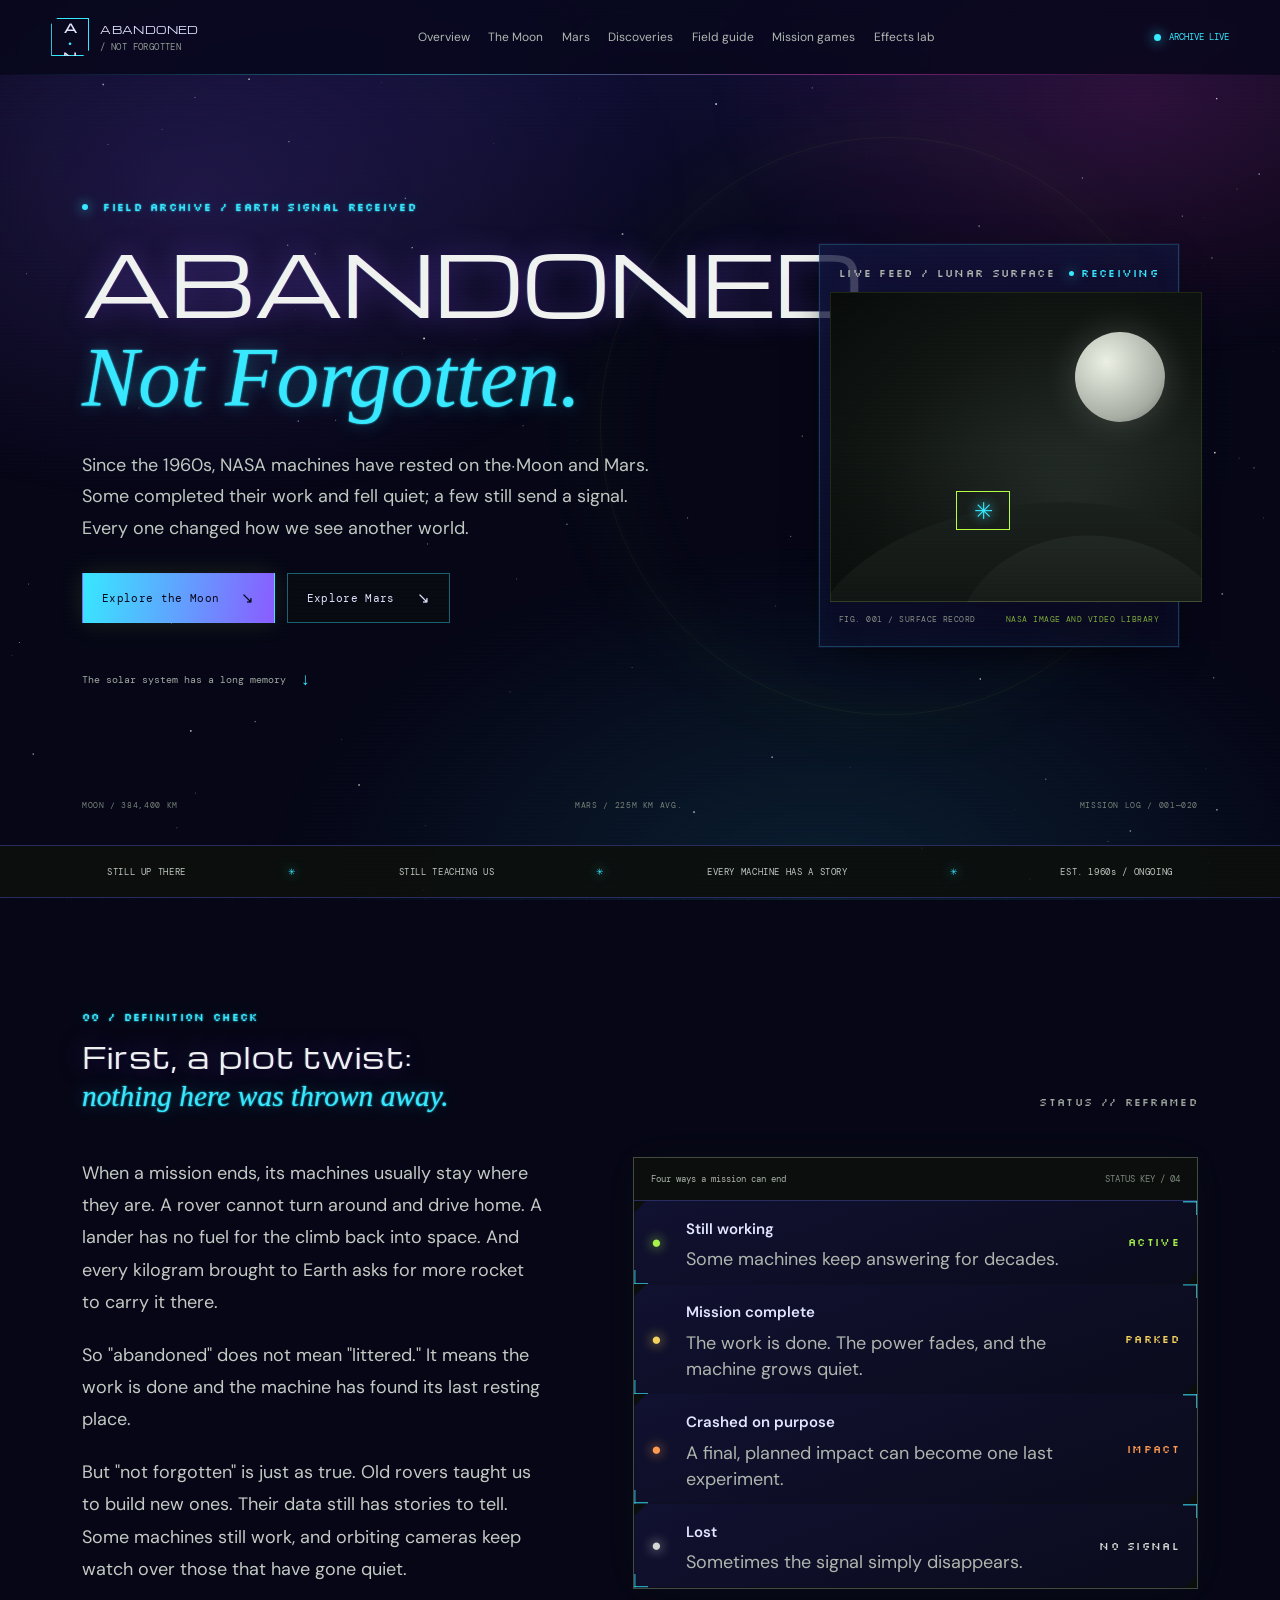
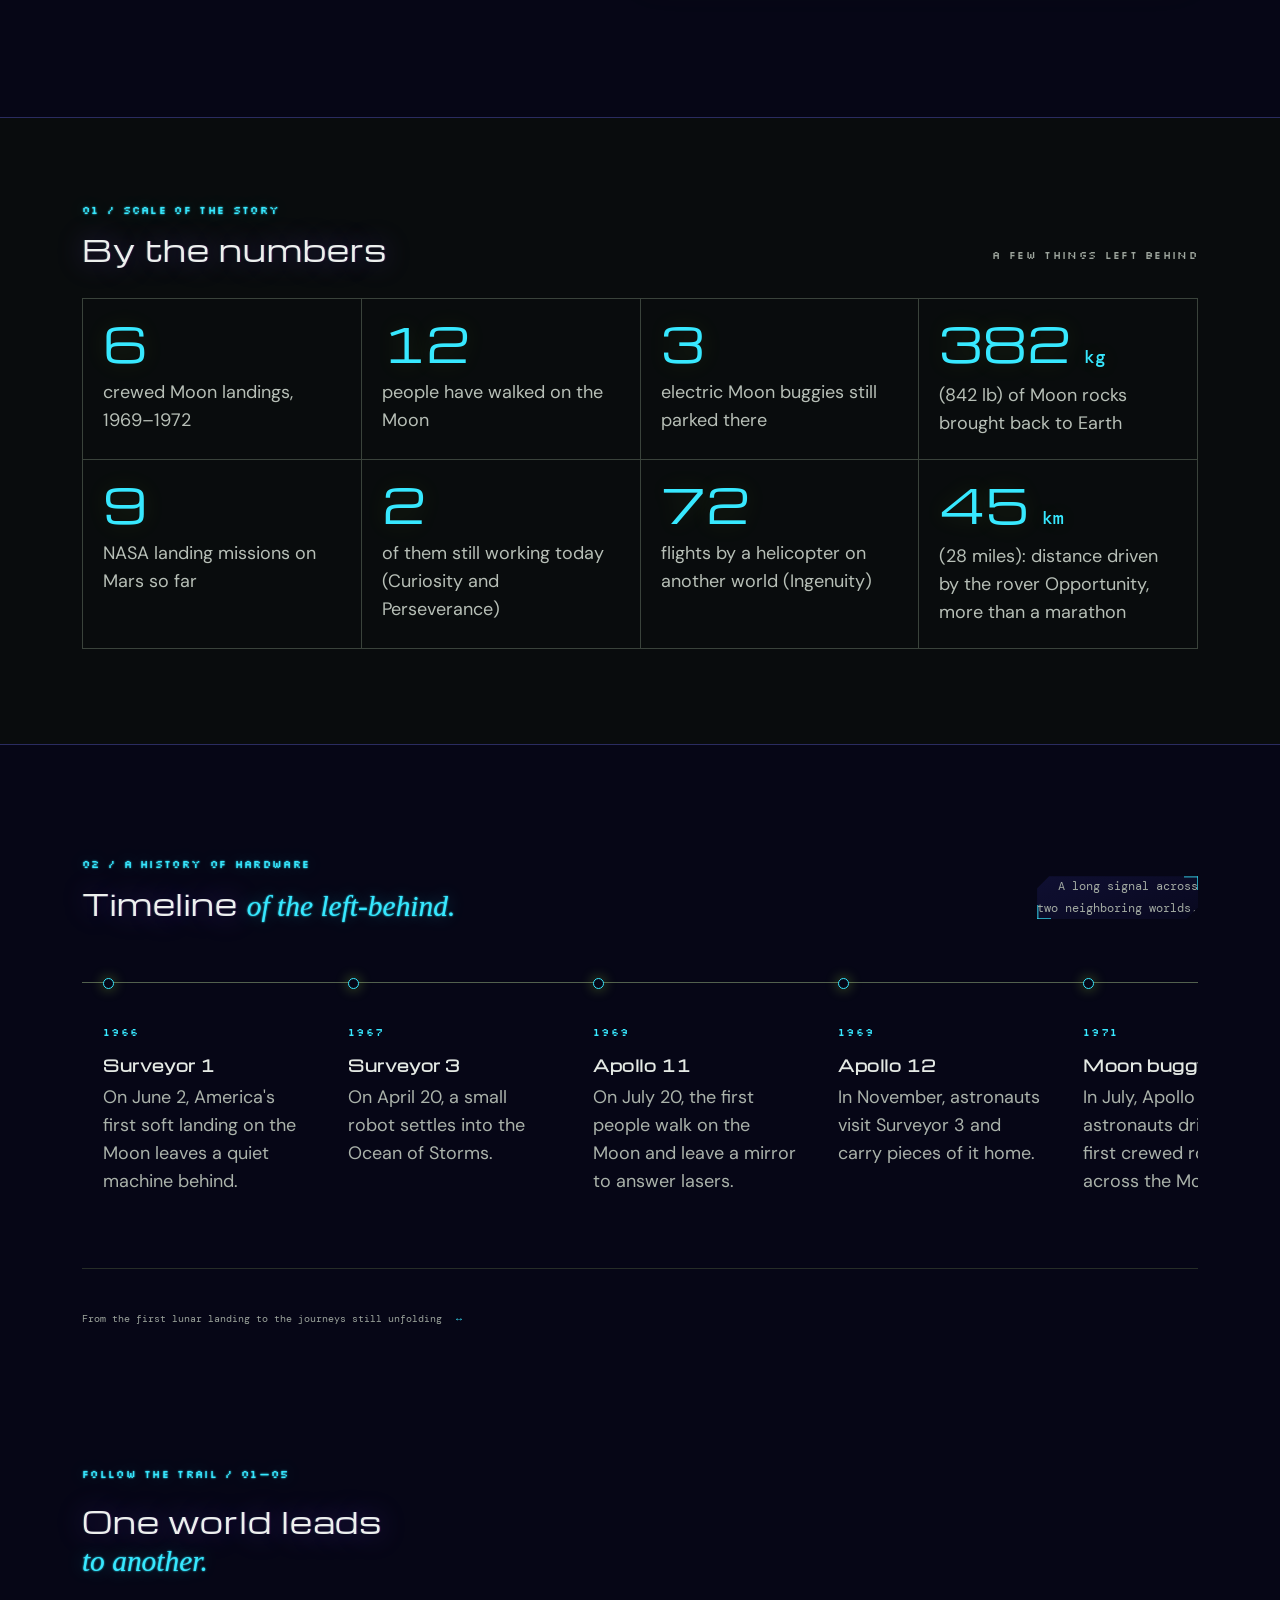
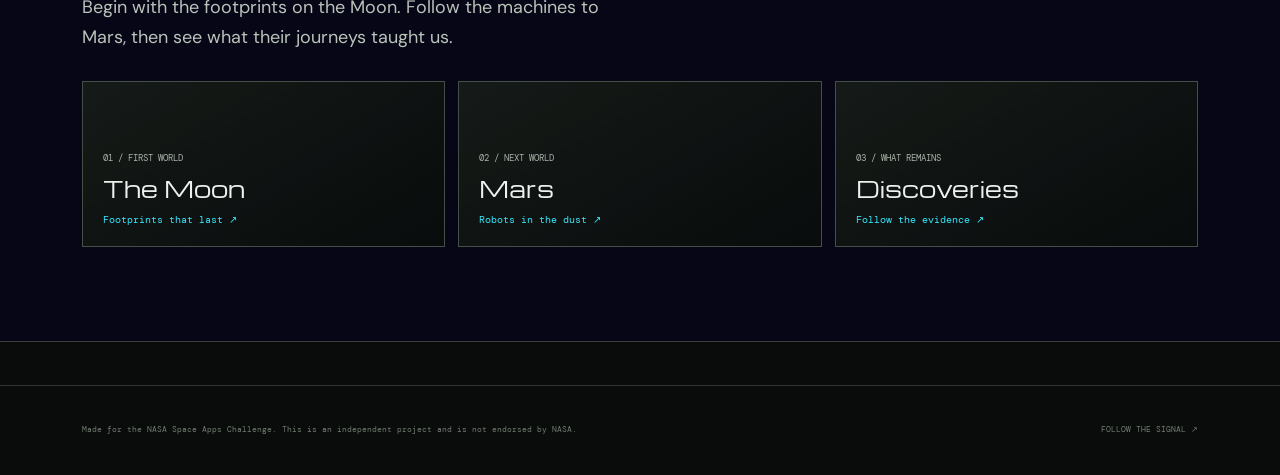
==== commit 93752959: "refactoring" ====
--- a/index.html
+++ b/index.html
@@ -3,7 +3,7 @@
 <head>
   <meta charset="UTF-8"><meta name="viewport" content="width=device-width, initial-scale=1">
   <meta name="theme-color" content="#080a09"><meta name="description" content="Meet the rovers, landers and machines NASA left on the Moon and Mars, what they discovered, and which ones are still working today.">
-  <title>Abandoned. Not Forgotten. | Robots and Relics in Space</title>
+  <title>Lembranza | Robots and Relics in Space</title>
   <link rel="preconnect" href="https://fonts.googleapis.com"><link rel="preconnect" href="https://fonts.gstatic.com" crossorigin>
   <link href="https://fonts.googleapis.com/css2?family=DM+Mono:wght@400;500&family=DM+Sans:wght@400;500;600;700&family=Orbitron:wght@400;500;600;700&display=swap" rel="stylesheet">
   <link rel="stylesheet" href="portfolio.css"><script src="archive.js" defer></script>
